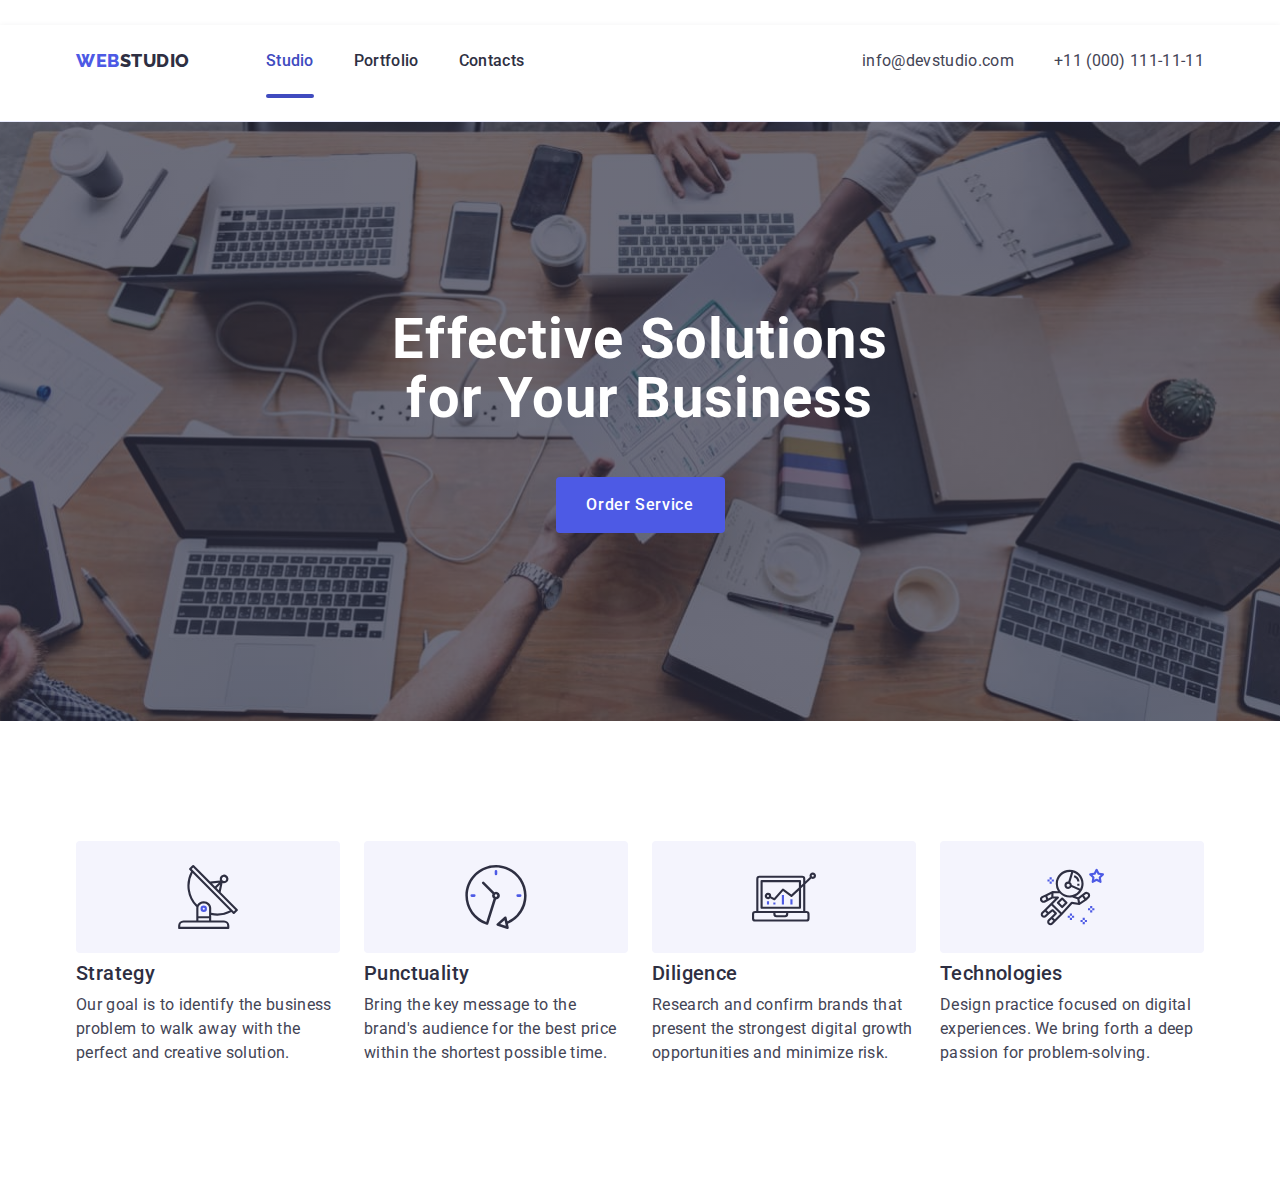
==== index.html @ 06277fde "hero+" ====
<!DOCTYPE html>
<html lang="en">
  <head>
    <meta charset="UTF-8" />
    <meta name="viewport" content="width=device-width, initial-scale=1.0" />
    <title>Web studio</title>
    <link rel="preconnect" href="https://fonts.googleapis.com" />
    <link rel="preconnect" href="https://fonts.gstatic.com" crossorigin />
    <link
      href="https://fonts.googleapis.com/css2?family=Raleway:wght@800&family=Roboto:wght@400;500;700;900&display=swap"
      rel="stylesheet"
    />
    <link
      rel="stylesheet"
      href="https://cdn.jsdelivr.net/npm/modern-normalize@2.0.0/modern-normalize.min.css"
    />

    <link rel="stylesheet" href="./css/style.css" />
    <link rel="stylesheet" href="./css/media.css" />
  </head>
  <body>
    <header class="header">
      <div class="container header-container">
        <nav class="header-navigation">
          <a class="header-logo link" href="./index.html"
            >Web<span class="header-logo-color">Studio</span></a
          >
          <ul class="header-menu-list list">
            <li class="header-menu-item">
              <a class="header-menu-link after-link link" href="./index.html"
                >Studio</a
              >
            </li>
            <li class="header-menu-item">
              <a class="header-menu-link link" href="./portfolio.html"
                >Portfolio</a
              >
            </li>
            <li class="header-menu-item">
              <a class="header-menu-link link" href="">Contacts</a>
            </li>
          </ul>
        </nav>
        <address class="header-address">
          <ul class="header-address-list list">
            <li class="header-address-item">
              <a
                class="header-address-link link"
                href="mailto:info@devstudio.com"
                >info@devstudio.com</a
              >
            </li>
            <li class="header-address-item">
              <a class="header-address-link link" href="tel:+110001111111"
                >+11 (000) 111-11-11</a
              >
            </li>
          </ul>
        </address>
        <button type="button" class="mobmenu-btn-open" data-mobile-open>
          <svg width="32" height="22">
            <use href="./images/icons.svg#icon-charm_menu-hamburger-5-1"></use>
          </svg>
        </button>
      </div>
      <div class="mobile-menu is-hidden" data-mobile>
        <div>
          <button type="button" class="mobmenu-btn-close" data-mobile-close>
            <svg class="modal-button-icon" width="8" height="8">
              <use href="./images/icons.svg#icon-VectorX"></use>
            </svg>
          </button>
          <ul class="mobile-menu-list list">
            <li class="mobile-menu-item">
              <a
                class="mobile-menu-link link header-studio-color"
                href="./index.html"
                >Studio</a
              >
            </li>
            <li class="mobile-menu-item">
              <a class="mobile-menu-link link" href="./portfolio.html"
                >Portfolio</a
              >
            </li>
            <li class="mobile-menu-item">
              <a class="mobile-menu-link link" href="">Contacts</a>
            </li>
          </ul>
        </div>
        <ul class="mobile-address-list list">
          <li class="mobile-address-item">
            <a
              class="mobile-address-link link mobile-number"
              href="tel:+110001111111"
              >+11 (000) 111-11-11</a
            >
          </li>
          <li class="mobile-address-item">
            <a class="mobile-address-link link" href="mailto:info@devstudio.com"
              >info@devstudio.com</a
            >
          </li>
        </ul>
        <ul class="mobile-social-list list">
          <li class="mobile-social-item">
            <a class="mobile-social-social-link link" href=""
              ><svg class="mobile-social-icons" width="24" height="24">
                <use href="./images/icons.svg#icon-instagram"></use>
              </svg>
            </a>
          </li>
          <li class="mobile-social-item">
            <a class="mobile-social-social-link link" href=""
              ><svg class="mobile-social-icons" width="24" height="24">
                <use href="./images/icons.svg#icon-twitter"></use>
              </svg>
            </a>
          </li>
          <li class="mobile-social-item">
            <a class="mobile-social-social-link link" href=""
              ><svg class="mobile-social-icons" width="24" height="24">
                <use href="./images/icons.svg#icon-facebook"></use>
              </svg>
            </a>
          </li>
          <li class="mobile-social-item">
            <a class="mobile-social-social-link link" href=""
              ><svg class="mobile-social-icons" width="24" height="24">
                <use href="./images/icons.svg#icon-linkedin"></use>
              </svg>
            </a>
          </li>
        </ul>
      </div>
    </header>
    <main>
      <section class="hero">
        <div class="container">
          <h1 class="hero-title">Effective Solutions for Your Business</h1>
          <button type="button" class="hero-button" data-modal-open>
            Order Service
          </button>
        </div>
      </section>
      <section class="peculiarities">
        <div class="container">
          <h2 class="visually-hidden">peculiarities</h2>
          <ul class="peculiarities-list list">
            <li class="peculiarities-item">
              <div class="peculiarities-icon-container">
                <svg width="64" height="64">
                  <use href="./images/icons.svg#icon-antenna-1"></use>
                </svg>
              </div>
              <h3 class="peculiarities-name">Strategy</h3>
              <p class="peculiarities-text">
                Our goal is to identify the business problem to walk away with
                the perfect and creative solution.
              </p>
            </li>
            <li class="peculiarities-item">
              <div class="peculiarities-icon-container">
                <svg width="64" height="64">
                  <use href="./images/icons.svg#icon-clock-1"></use>
                </svg>
              </div>
              <h3 class="peculiarities-name">Punctuality</h3>
              <p class="peculiarities-text">
                Bring the key message to the brand's audience for the best price
                within the shortest possible time.
              </p>
            </li>
            <li class="peculiarities-item">
              <div class="peculiarities-icon-container">
                <svg width="64" height="64">
                  <use href="./images/icons.svg#icon-diagram"></use>
                </svg>
              </div>
              <h3 class="peculiarities-name">Diligence</h3>
              <p class="peculiarities-text">
                Research and confirm brands that present the strongest digital
                growth opportunities and minimize risk.
              </p>
            </li>
            <li class="peculiarities-item">
              <div class="peculiarities-icon-container">
                <svg width="64" height="64">
                  <use href="./images/icons.svg#icon-astronaut"></use>
                </svg>
              </div>
              <h3 class="peculiarities-name">Technologies</h3>
              <p class="peculiarities-text">
                Design practice focused on digital experiences. We bring forth a
                deep passion for problem-solving.
              </p>
            </li>
          </ul>
        </div>
      </section>
      <!-- <section class="products">
        <div class="container">
          <h2 class="products-title">What are we doing</h2>
          <ul class="products-list list">
            <li class="products-item">
              <img
                src="./images/doing-1.jpg"
                alt="doing-1"
                width="360"
                height="300"
              />
            </li>
            <li class="products-item">
              <img
                src="./images/doing-2.jpg"
                alt="doing-2"
                width="360"
                height="300"
              />
            </li>
            <li class="products-item">
              <img
                src="./images/doing-3.jpg"
                alt="doing-3"
                width="360"
                height="300"
              />
            </li>
          </ul>
        </div>
      </section> -->

      <!-- <section class="team">
        <div class="container">
          <h2 class="team-title">Our Team</h2>
          <ul class="team-list list">
            <li class="team-item">
              <img
                src="./images/mark.jpg"
                alt="Mark Guerrero"
                width="264"
                height="260"
              />
              <div class="team-item-first">
                <h3 class="team-names">Mark Guerrero</h3>
                <p class="team-professions">Product Designer</p>
                <ul class="team-icons-list list">
                  <li class="team-icons-item">
                    <a class="team-social-link link" href=""
                      ><svg class="team-icons" width="16" height="16">
                        <use href="./images/icons.svg#icon-instagram"></use>
                      </svg>
                    </a>
                  </li>
                  <li class="team-icons-item">
                    <a class="team-social-link link" href=""
                      ><svg class="team-icons" width="16" height="16">
                        <use href="./images/icons.svg#icon-twitter"></use>
                      </svg>
                    </a>
                  </li>
                  <li class="team-icons-item">
                    <a class="team-social-link link" href=""
                      ><svg class="team-icons" width="16" height="16">
                        <use href="./images/icons.svg#icon-facebook"></use>
                      </svg>
                    </a>
                  </li>
                  <li class="team-icons-item">
                    <a class="team-social-link link" href=""
                      ><svg class="team-icons" width="16" height="16">
                        <use href="./images/icons.svg#icon-linkedin"></use>
                      </svg>
                    </a>
                  </li>
                </ul>
              </div>
            </li>
            <li class="team-item">
              <img
                src="./images/tom.jpg"
                alt="Tom Ford"
                width="264"
                height="260"
              />
              <div class="team-item-first">
                <h3 class="team-names">Tom Ford</h3>
                <p class="team-professions">Frontend Developer</p>
                <ul class="team-icons-list list">
                  <li class="team-icons-item">
                    <a class="team-social-link link" href=""
                      ><svg class="team-icons" width="16" height="16">
                        <use href="./images/icons.svg#icon-instagram"></use>
                      </svg>
                    </a>
                  </li>
                  <li class="team-icons-item">
                    <a class="team-social-link link" href=""
                      ><svg class="team-icons" width="16" height="16">
                        <use href="./images/icons.svg#icon-twitter"></use>
                      </svg>
                    </a>
                  </li>
                  <li class="team-icons-item">
                    <a class="team-social-link link" href=""
                      ><svg class="team-icons" width="16" height="16">
                        <use href="./images/icons.svg#icon-facebook"></use>
                      </svg>
                    </a>
                  </li>
                  <li class="team-icons-item">
                    <a class="team-social-link link" href=""
                      ><svg class="team-icons" width="16" height="16">
                        <use href="./images/icons.svg#icon-linkedin"></use>
                      </svg>
                    </a>
                  </li>
                </ul>
              </div>
            </li>
            <li class="team-item">
              <img
                src="./images/camila.jpg"
                alt="Camila Garcia"
                width="264"
                height="260"
              />
              <div class="team-item-first">
                <h3 class="team-names">Camila Garcia</h3>
                <p class="team-professions">Marketing</p>
                <ul class="team-icons-list list">
                  <li class="team-icons-item">
                    <a class="team-social-link link" href=""
                      ><svg class="team-icons" width="16" height="16">
                        <use href="./images/icons.svg#icon-instagram"></use>
                      </svg>
                    </a>
                  </li>
                  <li class="team-icons-item">
                    <a class="team-social-link link" href=""
                      ><svg class="team-icons" width="16" height="16">
                        <use href="./images/icons.svg#icon-twitter"></use>
                      </svg>
                    </a>
                  </li>
                  <li class="team-icons-item">
                    <a class="team-social-link link" href=""
                      ><svg class="team-icons" width="16" height="16">
                        <use href="./images/icons.svg#icon-facebook"></use>
                      </svg>
                    </a>
                  </li>
                  <li class="team-icons-item">
                    <a class="team-social-link link" href=""
                      ><svg class="team-icons" width="16" height="16">
                        <use href="./images/icons.svg#icon-linkedin"></use>
                      </svg>
                    </a>
                  </li>
                </ul>
              </div>
            </li>
            <li class="team-item">
              <img
                src="./images/daniel.jpg"
                alt="Daniel Wilson"
                width="264"
                height="260"
              />
              <div class="team-item-first">
                <h3 class="team-names">Daniel Wilson</h3>
                <p class="team-professions">UI Designer</p>
                <ul class="team-icons-list list">
                  <li class="team-icons-item">
                    <a class="team-social-link link" href=""
                      ><svg class="team-icons" width="16" height="16">
                        <use href="./images/icons.svg#icon-instagram"></use>
                      </svg>
                    </a>
                  </li>
                  <li class="team-icons-item">
                    <a class="team-social-link link" href=""
                      ><svg class="team-icons" width="16" height="16">
                        <use href="./images/icons.svg#icon-twitter"></use>
                      </svg>
                    </a>
                  </li>
                  <li class="team-icons-item">
                    <a class="team-social-link link" href=""
                      ><svg class="team-icons" width="16" height="16">
                        <use href="./images/icons.svg#icon-facebook"></use>
                      </svg>
                    </a>
                  </li>
                  <li class="team-icons-item">
                    <a class="team-social-link link" href=""
                      ><svg class="team-icons" width="16" height="16">
                        <use href="./images/icons.svg#icon-linkedin"></use>
                      </svg>
                    </a>
                  </li>
                </ul>
              </div>
            </li>
          </ul>
        </div>
      </section> -->
      <!-- <section class="customers">
        <div class="container">
          <h2 class="customers-title">Customers</h2>
          <ul class="customers-list list">
            <li class="customers-item">
              <a class="customers-link link" href=""
                ><svg class="customers-icons" width="104" height="56">
                  <use href="./images/icons.svg#icon-Logo"></use>
                </svg>
              </a>
            </li>
            <li class="customers-item">
              <a class="customers-link link" href=""
                ><svg class="customers-icons" width="104" height="56">
                  <use href="./images/icons.svg#icon-Logo-1"></use>
                </svg>
              </a>
            </li>
            <li class="customers-item">
              <a class="customers-link link" href=""
                ><svg class="customers-icons" width="104" height="56">
                  <use href="./images/icons.svg#icon-Logo-2"></use>
                </svg>
              </a>
            </li>
            <li class="customers-item">
              <a class="customers-link link" href=""
                ><svg class="customers-icons" width="104" height="56">
                  <use href="./images/icons.svg#icon-Logo-3"></use>
                </svg>
              </a>
            </li>
            <li class="customers-item">
              <a class="customers-link link" href=""
                ><svg class="customers-icons" width="104" height="56">
                  <use href="./images/icons.svg#icon-Logo-4"></use>
                </svg>
              </a>
            </li>
            <li class="customers-item">
              <a class="customers-link link" href=""
                ><svg class="customers-icons" width="104" height="56">
                  <use href="./images/icons.svg#icon-Logo-5"></use>
                </svg>
              </a>
            </li>
          </ul>
        </div>
      </section> -->
    </main>
    <!-- <footer class="footer">
      <div class="container footer-container">
        <div class="footer-logo-paragraf">
          <a class="footer-logo link" href="./index.html"
            >Web<span class="footer-logo-color">Studio</span></a
          >
          <p class="footer-text">
            Increase the flow of customers and sales for your business with
            digital marketing & growth solutions.
          </p>
        </div>
        <div class="footer-paragraf-icons">
          <p class="footer-text-underlogo">Social media</p>
          <ul class="footer-list list">
            <li class="footer-item">
              <a class="footer-social-link link" href=""
                ><svg class="footer-icons" width="24" height="24">
                  <use href="./images/icons.svg#icon-instagram"></use>
                </svg>
              </a>
            </li>
            <li class="footer-item">
              <a class="footer-social-link link" href=""
                ><svg class="footer-icons" width="24" height="24">
                  <use href="./images/icons.svg#icon-twitter"></use>
                </svg>
              </a>
            </li>
            <li class="footer-item">
              <a class="footer-social-link link" href=""
                ><svg class="footer-icons" width="24" height="24">
                  <use href="./images/icons.svg#icon-facebook"></use>
                </svg>
              </a>
            </li>
            <li class="footer-item">
              <a class="footer-social-link link" href=""
                ><svg class="footer-icons" width="24" height="24">
                  <use href="./images/icons.svg#icon-linkedin"></use>
                </svg>
              </a>
            </li>
          </ul>
        </div>
        <div class="footer-form-section">
          <p class="footer-title-form">Subscribe</p>
          <form class="footer-form">
            <label class="footer-label">
              <input
                class="footer-label-input"
                name="name"
                type="email"
                placeholder="E-mail"
              />
            </label>
            <button class="footer-button-subscribe" type="submit">
              Subscribe
              <svg class="footer-button-icon" width="24" height="24">
                <use href="./images/icons.svg#icon-Frame-3-1"></use>
              </svg>
            </button>
          </form>
        </div>
      </div>
    </footer> -->

    <!-- <div class="modal-window is-hidden" data-modal>
      <div class="modal">
        <button type="button" class="modal-btn-close" data-modal-close>
          <svg class="modal-button-icon" width="8" height="8">
            <use href="./images/icons.svg#icon-VectorX"></use>
          </svg>
        </button>
        <p class="modal-text">Leave your contacts and we will call you back</p>
        <form>
          <div class="modal-form-section">
            <label class="modal-form-label" for="user-name">Name</label>
            <div class="modal-input-icon-section">
              <input
                class="modal-input"
                name="user-name"
                id="user-name"
                type="text"
              />
              <svg class="modal-user-name-icon" width="18" height="24">
                <use href="./images/icons.svg#icon-person"></use>
              </svg>
            </div>
          </div>
          <div class="modal-form-section">
            <label class="modal-form-label" for="user-name">Phone</label>
            <div class="modal-input-icon-section">
              <input
                class="modal-input"
                name="user-name"
                id="Phone"
                type="text"
              />
              <svg class="modal-user-name-icon" width="18" height="24">
                <use href="./images/icons.svg#icon-pfone-1"></use>
              </svg>
            </div>
          </div>
          <div class="modal-form-section">
            <label class="modal-form-label" for="user-name">Email</label>
            <div class="modal-input-icon-section">
              <input
                class="modal-input"
                name="user-name"
                id="Email"
                type="text"
              />
              <svg class="modal-user-name-icon" width="18" height="24">
                <use href="./images/icons.svg#icon-mail-1"></use>
              </svg>
            </div>
          </div>
          <div class="modal-textarea-section">
            <label class="modal-form-label" for="user-comment">Comment</label>
            <textarea
              class="model-textarea"
              name="user-comment"
              id="user-comment"
              placeholder="Text input"
              cols="30"
              rows="10"
            ></textarea>
          </div>
          <div class="modal-check-section">
            <input
              class="modal-input-check visually-hidden"
              type="checkbox"
              id="user-privacy"
              value="true"
              name="user-privacy"
            />
            <label class="modal-check-label" for="user-privacy"
              ><span class="modal-label-span"
                ><svg class="check-icon" width="10" height="8">
                  <use href="./images/icons.svg#icon-Vector"></use></svg></span
              >I accept the terms and conditions of the
              <a class="privacy-link link" href="">Privacy Policy</a>
            </label>
          </div>
          <button class="modal-button-send" type="button">Send</button>
        </form>
      </div>
    </div> -->
    <!-- <script src="./js/modal.js"></script>
    <script src="./js/mobile-menu.js"></script> -->
    <script src="./js/mobile.js"></script>
  </body>
</html>
---- css/style.css ----
:root {
  /* Fonts */
  --main-font: "Roboto", sans-serif;
  --accent-font: "Raleway", sans-serif;
  /* Colors */
  --main-cl: #434455;
  --accent-cl: #4d5ae5;
  --ocean-cl: #404bbf;
  --navy-blue-cl: #2e2f42;
  --green-cl: #31d0aa;
  --light-slate-cl: #8e8f99;
  --button-cl: #e7e9fc;
  --cloud-cl: #f4f4fd;
  --navy-blue-modal-cl: #2e2f42;
  --grey-cl: #2e2f42;
  --white-cl: #ffffff;
  --dairy-cl: #fcfcfc;
}

body {
  font-family: var(--main-font);
  background: #fff;
  color: var(--main-cl);
}

button {
  font-family: inherit;
  cursor: pointer;
}

.link {
  text-decoration: none;
  color: currentColor;
}
.list {
  list-style-type: none;
}

p,
h1,
h2,
h3,
h4,
h5,
h6 {
  margin-top: 0;
  margin-bottom: 0;
}

ul,
ol {
  margin: 0;
  padding: 0;
  list-style: none;
}

a {
  text-decoration: none;
}

img {
  display: block;
  max-width: 100%;
  height: auto;
}

.container {
  width: 100%;
  padding-left: 15px;
  padding-right: 15px;
  margin: 0 auto;
}

/* №№№№№№№№№№№№№№---HEADER---################# */

.header-container {
  display: flex;
  align-items: center;
  margin-top: 25px;
  margin-bottom: 23.5px;
}
.header-navigation {
  display: flex;
  align-items: center;
}

.header-logo {
  color: var(--accent-cl);
  font-family: "Raleway", sans-serif;
  font-size: 18px;
  font-weight: 800;
  line-height: 1.17;
  letter-spacing: 0.03em;
  text-transform: uppercase;
  /* margin-right: 249px; */
}

.header-logo-color {
  color: var(--iris, #2e2f42);
}

.header-menu-link {
  display: block;
  color: var(--navyblue, #2e2f42);
  font-family: "Roboto";
  font-size: 16px;
  font-weight: 500;
  line-height: 1.5;
  letter-spacing: 0.02em;
  padding-top: 24px;
  padding-bottom: 24px;
  position: relative;
  transition: color 250ms cubic-bezier(0.4, 0, 0.2, 1);
}

.after-link {
  color: var(--ocean-cl);
}
.after-link::after {
  content: "";
  position: absolute;
  left: 0;
  bottom: -1px;
  height: 4px;
  background-color: #404bbf;
  border-radius: 2px;
  width: 100%;
}

.header-menu-link:hover,
.header-menu-link:focus {
  color: var(--ocean, #404bbf);
}
.header-menu-list {
  display: flex;
  gap: 40px;
  display: none;
  /* !!!!!!!!!!!!!!! */
}

.header-address {
  margin-left: auto;
  font-style: normal;
}

.header-address-link {
  color: var(--slate, #434455);
  font-family: "Roboto";
  font-size: 16px;
  font-weight: 400;
  line-height: 1.5; /* 150% */
  letter-spacing: 0.02em; /* 0.32px/16 */
  transition: color 250ms cubic-bezier(0.4, 0, 0.2, 1);
}

.header-address-link:hover,
.header-address-link:focus {
  color: var(--ocean, #404bbf);
}

.header-address-list {
  display: flex;
  gap: 40px;
  display: none;
}

.mobmenu-btn-open {
  margin-left: auto;
  border: none;
  background: none;
  width: 32px;
  height: 22px;
}

/* ###########---MOBILE-MENU---############## */
.mobmenu-btn-close {
  display: block;
  margin-left: auto;
  margin-bottom: 32px;
  border-radius: 50%;
  background-color: #e7e9fc;
  border: 1px solid rgba(0, 0, 0, 0.1);
  cursor: pointer;
  transition: background-color 250ms cubic-bezier(0.4, 0, 0.2, 1),
    border 250ms cubic-bezier(0.4, 0, 0.2, 1);
}

.mobile-menu {
  position: fixed;
  top: 0;
  z-index: 20;
  width: 100vw;
  height: 100vh;
  background: var(--white-cl);
  box-shadow: 0px 1px 6px 0px rgba(46, 47, 66, 0.08),
    0px 1px 1px 0px rgba(46, 47, 66, 0.16),
    0px 2px 1px 0px rgba(46, 47, 66, 0.08);
  padding-top: 24px;
  padding-right: 24px;
  padding-left: 40px;
  padding-bottom: 40px;
  display: flex;
  flex-direction: column;
  justify-content: space-between;
  overflow: auto;
}

.modal-button-icon {
  transition: fill 250ms cubic-bezier(0.4, 0, 0.2, 1);
}
.mobile-menu-list {
  margin-bottom: 50px;
}

.mobile-menu-item:not(:last-child) {
  margin-bottom: 40px;
}
.mobile-menu-link {
  color: var(--navyblue, #2e2f42);
  font-size: 36px;
  font-weight: 700;
  line-height: 1.11; /* 111.111% */
  letter-spacing: 0.02em;
  text-transform: capitalize;
}

.mobile-address-list {
  margin-top: auto;
}

.mobile-address-item {
  margin-bottom: 48px;
}

.mobile-address-link {
  color: var(--slate, #434455);
  font-family: Roboto;
  font-size: 20px;
  font-style: normal;
  font-weight: 500;
  line-height: 1.2; /* 120% */
  letter-spacing: 0.02em;
}
.mobile-number {
  color: var(--iris, #4d5ae5);
  font-size: 36px;
  font-weight: 700;
  line-height: 1.11; /* 111.111% */
  letter-spacing: 0.02em;
  text-transform: capitalize;
}

.header-studio-color {
  color: var(--iris, #4d5ae5);
}

.mobile-social-list {
  display: flex;
  gap: 56px;
}
.mobile-social-item {
  width: 40px;
  height: 40px;
}
.mobile-social-social-link {
  width: 100%;
  height: 100%;
  background-color: var(--accent-cl);
  border-radius: 50%;
  display: flex;
  align-items: center;
  justify-content: center;
  transition: background-color 250ms cubic-bezier(0.4, 0, 0.2, 1);
}
.mobile-social-icons {
  fill: var(--cloud-cl);
}

/* ###########---HERO---############## */

.hero {
  background-color: var(--navyblue, #2e2f42);
  padding: 188px 0 188px;
  background-image: linear-gradient(
      rgba(46, 47, 66, 0.7),
      rgba(46, 47, 66, 0.7)
    ),
    url(../images/hero-bg-mob.jpg);
  /* max-width: 1440px; */
  background-repeat: no-repeat;
  background-position: center;
  background-size: cover;
  margin: 0 auto;
}

@media (min-device-pixel-ratio: 2),
  (min-resolution: 192dpi),
  (min-resolution: 2dppx) {
  .hero {
    background-image: linear-gradient(
        rgba(46, 47, 66, 0.7),
        rgba(46, 47, 66, 0.7)
      ),
      url(../images/hero-bg-mob-2x.jpg);
  }
}

.hero-title {
  color: var(--white, #fff);
  font-size: 36px;
  font-weight: 700;
  line-height: 1.07; /* 107.143% */
  letter-spacing: 0.02em;
  text-align: center;
  max-width: 320px;
  margin: 0 auto;
  margin-bottom: 72px;
}

.hero-button {
  margin: 0 auto;
  background: var(--accent-cl);
  color: var(--white, #fff);
  font-family: inherit;
  font-size: 16px;
  font-weight: 500;
  line-height: 1.5; /* 150% */
  letter-spacing: 0.04em; /* 0.64px/16 */
  cursor: pointer;
  display: block;
  min-width: 169px;
  height: 56px;
  border: none;
  border-radius: 4px;
  transition: background-color 250ms cubic-bezier(0.4, 0, 0.2, 1);
}

.hero-button:hover,
.hero-button:focus {
  background: var(--ocean, #404bbf);
}

/*----------- peculiarities--------------- */

.peculiarities {
  padding: 96px 0;
}

.visually-hidden {
  position: absolute;
  width: 1px;
  height: 1px;
  margin: -1px;
  border: 0;
  padding: 0;
  white-space: nowrap;
  clip-path: inset(100%);
  clip: rect(0 0 0 0);
  overflow: hidden;
}

.peculiarities-list {
  display: flex;
  flex-wrap: wrap;
  gap: 72px;
  /* width: 320px; */
}

.peculiarities-item {
  /* width: calc((100% - 3 * 24px) / 4); */
  width: 100%;
}

.peculiarities-icon-container {
  display: flex;
  align-items: center;
  justify-content: center;
  height: 112px;
  background-color: #f4f4fd;
  border-radius: 4px;
  margin-bottom: 8px;
  display: none;
}

.peculiarities-name {
  text-align: center;
  color: var(--navyblue, #2e2f42);
  font-size: 36px;
  font-weight: 700;
  line-height: 1.11; /* 120% */
  letter-spacing: 0.02em;
  margin-bottom: 8px;
}
.peculiarities-text {
  color: var(--slate, #434455);
  font-size: 16px;
  font-weight: 500;
  line-height: 1.5; /* 150% */
  letter-spacing: 0.02em; /* 0.32px/16 */
}

/* -----products----------- */

.products {
  padding-bottom: 120px;
}

.products-title {
  color: var(--navyblue, #2e2f42);
  text-align: center;
  font-family: Roboto;
  font-size: 36px;
  font-weight: 700;
  line-height: 1.11; /* 111.111% */
  letter-spacing: 0.02em; /* 0.72px/36 */
  text-transform: capitalize;
  margin-bottom: 72px;
}

.products-list {
  display: flex;
  gap: 24px;
}

.products-item {
  width: calc((100% - 48px) / 3);
}

/* ----------team--------- */

.team {
  background: var(--cloud, #f4f4fd);
  padding-top: 120px;
  padding-bottom: 120px;
}
.team-title {
  color: var(--navyblue, #2e2f42);
  text-align: center;
  font-family: Roboto;
  font-size: 36px;
  font-weight: 700;
  line-height: 1.11; /* 111.111% */
  letter-spacing: 0.02em; /* 0.72px/36 */
  text-transform: capitalize;
  margin-bottom: 72px;
}
.team-list {
  display: flex;
  gap: 24px;
}

.team-item {
  background: var(--white, #fff);
  width: calc((100% - 72px) / 4);
  border-radius: 0px 0px 4px 4px;
  box-shadow: 0px 1px 6px rgba(46, 47, 66, 0.08),
    0px 1px 1px rgba(46, 47, 66, 0.16), 0px 2px 1px rgba(46, 47, 66, 0.08);
}

.team-item-first {
  padding-top: 32px;
  padding-bottom: 32px;
}

.team-names {
  color: var(--navyblue, #2e2f42);
  font-size: 20px;
  font-weight: 500;
  line-height: 1.2; /* 120% */
  letter-spacing: 0.02em; /* 0.4px/20 */
  background: var(--white, #fff);
  text-align: center;
  margin-bottom: 8px;
}
.team-professions {
  color: var(--slate, #434455);
  font-size: 16px;
  font-weight: 400;
  line-height: 1.5; /* 150% */
  letter-spacing: 0.02em; /* 0.32px/16 */
  background: var(--white, #fff);
  text-align: center;
}

.team-icons-list {
  display: flex;
  justify-content: center;
  gap: 24px;
}
.team-icons-item {
  width: 40px;
  height: 40px;
}
.team-social-link {
  height: 100%;
  width: 100%;
  background-color: var(--accent-cl);
  border-radius: 50%;
  display: flex;
  align-items: center;
  justify-content: center;
  transition: background-color 250ms cubic-bezier(0.4, 0, 0.2, 1);
}

.team-social-link:hover,
.team-social-link:focus {
  background-color: #404bbf;
}

.team-icons {
  fill: var(--cloud-cl);
}

/*#################### SECTION 5 #################*/

.customers {
  padding-top: 120px;
  padding-bottom: 120px;
}

.customers-title {
  font-size: 36px;
  line-height: 1.11;
  color: var(--navy-blue-cl);
  margin-bottom: 72px;
  text-align: center;
  font-weight: 700;
  letter-spacing: 0, 02em; /* 0.72px/36 */
  text-transform: capitalize;
}

.customers-list {
  display: flex;
  gap: 24px;
}

.customers-item {
  width: calc((100% - 120px) / 6);
  height: 88px;
}

.customers-link {
  width: 100%;
  height: 100%;
  border: 1px solid #8e8f99;
  border-radius: 4px;
  display: flex;
  align-items: center;
  justify-content: center;
  color: var(--light-slate-cl);
  transition: border-color 250ms cubic-bezier(0.4, 0, 0.2, 1),
    color 250ms cubic-bezier(0.4, 0, 0.2, 1);
}

.customers-link:hover,
.customers-link:focus {
  border-color: #404bbf;
  color: #404bbf;
}

.customers-icons {
  flex-shrink: 0;
  fill: currentColor;
}

/* ##################--FOOTER--################### */

.footer {
  background: var(--navyblue, #2e2f42);
  padding-top: 100px;
  padding-bottom: 100px;
}

.footer-container {
  display: flex;
  align-items: baseline;
}

.footer-logo-paragraf {
  margin-right: 120px;
}

.footer-logo {
  color: var(--accent-cl);
  font-family: "Raleway", sans-serif;
  font-size: 18px;
  font-weight: 800;
  line-height: 1.17; /* 116.667% */
  letter-spacing: 0.03em; /* 0.54px/18 */
  text-transform: uppercase;
  display: inline-block;
  margin-bottom: 16px;
}

.footer-logo-color {
  color: var(--iris, #f4f4fd);
}
.footer-text {
  color: var(--cloud, #f4f4fd);
  font-size: 16px;
  font-weight: 400;
  line-height: 1.5; /* 150% */
  letter-spacing: 0.02em; /* 0.32px/16 */
  max-width: 264px;
}

.footer-text-underlogo {
  font-weight: 500;
  font-size: 16px;
  line-height: 1.5;
  letter-spacing: 0.02em;
  color: var(--white-cl);
  margin-bottom: 16px;
}

.footer-list {
  display: flex;
  gap: 16px;
}

.footer-item {
  width: 40px;
  height: 40px;
}

.footer-social-link {
  width: 100%;
  height: 100%;
  background-color: var(--accent-cl);
  border-radius: 50%;
  display: flex;
  align-items: center;
  justify-content: center;
  transition: background-color 250ms cubic-bezier(0.4, 0, 0.2, 1);
}

.footer-social-link:hover,
.footer-social-link:focus {
  background-color: #31d0aa;
}

.footer-icons {
  fill: var(--cloud-cl);
}

.footer-form-section {
  margin-left: 80px;
}

.footer-title-form {
  margin-bottom: 16px;
  font-weight: 500;
  font-size: 16px;
  line-height: 1.5;
  letter-spacing: 0.02em;
  color: #ffffff;
}
.footer-form {
  display: flex;
  gap: 24px;
}

.footer-label-input {
  width: 264px;
  height: 40px;
  border: 1px solid #ffffff;
  background-color: transparent;
  font-size: 12px;
  line-height: 1.5;
  letter-spacing: 0.04em;
  padding-left: 16px;
  filter: drop-shadow(0px 4px 4px rgba(0, 0, 0, 0.15));
  border-radius: 4px;
  color: #ffffff;
}

.footer-label-input::placeholder {
  color: #ffffff;
}

.footer-button-subscribe {
  min-width: 165px;
  height: 40px;
  display: flex;
  justify-content: center;
  align-items: center;
  font-family: "Roboto", sans-serif;
  font-weight: 500;
  line-height: 1.5;
  letter-spacing: 0.04em;
  color: #ffffff;
  cursor: pointer;
  background-color: #4d5ae5;
  border: none;
  border-radius: 4px;
}

.footer-button-icon {
  margin-left: 16px;
  fill: var(--cloud-cl);
}

/* ###########----MODAL-WINDOW----############ */

.modal-window {
  position: fixed;
  top: 0;
  left: 0;
  width: 100%;
  height: 100%;
  background-color: rgba(46, 47, 66, 0.4);
  transition: opacity 250ms cubic-bezier(0.4, 0, 0.2, 1),
    visibility 250ms cubic-bezier(0.4, 0, 0.2, 1);
}

.is-hidden {
  opacity: 0;
  visibility: hidden;
  pointer-events: none;
}

.modal {
  position: absolute;
  top: 50%;
  left: 50%;
  transform: translate(-50%, -50%) scale(1);
  width: 408px;
  min-height: 584px;
  background: #fcfcfc;
  box-shadow: 0px 1px 1px rgba(0, 0, 0, 0.14), 0px 1px 3px rgba(0, 0, 0, 0.12),
    0px 2px 1px rgba(0, 0, 0, 0.2);
  border-radius: 4px;
  transition: transform 250ms cubic-bezier(0.4, 0, 0.2, 1);
  padding: 72px 24px 24px 24px;
}

.modal-btn-close {
  position: absolute;
  top: 24px;
  right: 24px;
  width: 24px;
  height: 24px;
  border-radius: 50%;
  display: flex;
  align-items: center;
  justify-content: center;
  background-color: #e7e9fc;
  border: 1px solid rgba(0, 0, 0, 0.1);
  padding: 0;
  cursor: pointer;
  transition: background-color 250ms cubic-bezier(0.4, 0, 0.2, 1),
    border 250ms cubic-bezier(0.4, 0, 0.2, 1);
}

.modal-btn-close:hover {
  background-color: var(--ocean-cl);
  border: none;
  fill: var(--white-cl);
}
.modal-btn-close:focus {
  background-color: var(--ocean-cl);
  border: none;
  fill: var(--white-cl);
}

.modal-btn-close:hover .modal-button-icon {
  fill: var(--white-cl);
}
.modal-btn-close:focus .modal-button-icon {
  fill: var(--white-cl);
}

.modal-button-icon {
  transition: fill 250ms cubic-bezier(0.4, 0, 0.2, 1);
}

.modal-text {
  font-weight: 500;
  font-size: 16px;
  line-height: 1.5;
  text-align: center;
  letter-spacing: 0.02em;
  color: var(--grey-cl);
  margin-bottom: 16px;
}

.modal-form-section {
  margin-bottom: 8px;
}
.modal-form-label {
  font-size: 12px;
  line-height: 1.17;
  letter-spacing: 0.04em;
  color: var(--light-slate-cl);
  display: block;
  margin-bottom: 4px;
}

.modal-input-icon-section {
  position: relative;
}

.modal-input {
  width: 100%;
  height: 40px;
  border: 1px solid rgba(46, 47, 66, 0.4);
  border-radius: 4px;
  background-color: transparent;
  padding-left: 38px;
  outline: transparent;
  transition: border-color 250ms cubic-bezier(0.4, 0, 0.2, 1);
}

.modal-input:focus {
  border-color: #4d5ae5;
}

.modal-user-name-icon {
  position: absolute;
  left: 16px;
  top: 50%;
  transform: translateY(-50%);
  transition: fill 250ms cubic-bezier(0.4, 0, 0.2, 1);
}

/* .modal-user-name-icon:hover,
focus {
  fill: var(--accent-cl);
} */

.modal-input:focus + .modal-user-name-icon {
  fill: var(--accent-cl);
  position: absolute;
  left: 16px;
  top: 50%;
  transform: translateY(-50%);
  transition: fill 250ms cubic-bezier(0.4, 0, 0.2, 1);
}

.modal-textarea-section {
  margin-bottom: 16px;
}

.model-textarea {
  width: 100%;
  height: 120px;
  font-size: 12px;
  line-height: 1.17;
  letter-spacing: 0.04em;
  color: rgba(46, 47, 66, 0.4);
  border: 1px solid rgba(46, 47, 66, 0.4);
  border-radius: 4px;
  background-color: transparent;
  padding: 8px 16px;
  outline: transparent;
  resize: none;
  transition: border-color 250ms cubic-bezier(0.4, 0, 0.2, 1);
}

.model-textarea:focus {
  border-color: #4d5ae5;
}

.modal-check-section {
  margin-bottom: 24px;
}

.modal-check-label {
  font-size: 12px;
  line-height: 1.17;
  letter-spacing: 0.04em;
  color: var(--light-slate-cl);
}

.modal-label-span {
  width: 16px;
  height: 16px;
  border: 1px solid rgba(46, 47, 66, 0.4);
  border-radius: 2px;
  transition: background-color 250ms cubic-bezier(0.4, 0, 0.2, 1),
    border 250ms cubic-bezier(0.4, 0, 0.2, 1),
    fill 250ms cubic-bezier(0.4, 0, 0.2, 1);
  display: inline-flex;
  align-items: center;
  justify-content: center;
  fill: transparent;
  margin-right: 8px;
}

.modal-input-check:checked + .modal-check-label .modal-label-span {
  background-color: var(--ocean-cl);
  border: none;
  fill: var(--cloud-cl);
}

.privacy-link {
  color: var(--accent-cl);
}

.modal-button-send {
  display: block;
  min-width: 169px;
  height: 56px;
  font-family: "Roboto", sans-serif;
  font-size: 16px;
  font-weight: 500;
  line-height: 1.5;
  letter-spacing: 0.04em;
  color: #ffffff;
  cursor: pointer;
  background-color: #4d5ae5;
  border: none;
  border-radius: 4px;
  transition: background-color 250ms cubic-bezier(0.4, 0, 0.2, 1);
  margin: 0 auto;
}

/*####################--PORTFOLIO--####################### */

.container-portfolio {
  display: flex;
  align-items: center;
}

.portfolio-main {
  padding-top: 96px;
  padding-bottom: 120px;
}
.menu-list {
  display: flex;
  justify-content: center;
  gap: 24px;
  margin-bottom: 72px;
}

.menu-item {
  transition: color 250ms cubic-bezier(0.4, 0, 0.2, 1),
    background-color 250ms cubic-bezier(0.4, 0, 0.2, 1),
    border-color 250ms cubic-bezier(0.4, 0, 0.2, 1),
    box-shadow 250ms cubic-bezier(0.4, 0, 0.2, 1);
}

.menu-button {
  background: var(--cloud, #f4f4fd);
  color: var(--accent-cl);
  /* text-align: center; */
  font-family: "Roboto", sans-serif;
  font-size: 16px;
  font-style: normal;
  font-weight: 500;
  line-height: 1.5; /* 150% */
  letter-spacing: 0.04em; /* 0.64px/16 */
  cursor: pointer;
  padding-top: 12px;
  padding-bottom: 12px;
  padding-left: 24px;
  padding-right: 24px;
  border: 1px solid var(--button-cl);
  border-radius: 4px;
  transition: color 250ms cubic-bezier(0.4, 0, 0.2, 1),
    background-color 250ms cubic-bezier(0.4, 0, 0.2, 1),
    border-color 250ms cubic-bezier(0.4, 0, 0.2, 1),
    box-shadow 250ms cubic-bezier(0.4, 0, 0.2, 1);
}

.menu-button:hover,
.menu-button:focus {
  background: var(--ocean, #404bbf);
  color: var(--white, #fff);
  /* text-align: center; */
  font-family: "Roboto";
  font-size: 16px;
  font-style: normal;
  font-weight: 500;
  line-height: 1.5; /* 150% */
  letter-spacing: 0.04em; /* 0.64px/16 */
  border: 1px solid transparent;
  box-shadow: 0px 3px 1px rgba(0, 0, 0, 0.1), 0px 2px 1px rgba(0, 0, 0, 0.08),
    0px 2px 2px rgba(0, 0, 0, 0.12);
}

/* ------Structure---------- */

.structure-list {
  display: flex;
  flex-wrap: wrap;
  column-gap: 24px;
  row-gap: 48px;
}
.structure-item {
  width: calc((100% - 48px) / 3);
}

.structure-item-container {
  padding: 32px 16px;
  border: 1px solid #e7e9fc;
  border-top: none;
}

.structure-subtitle {
  color: var(--navyblue, #2e2f42);
  font-size: 20px;
  font-weight: 500;
  line-height: 1.2; /* 120% */
  letter-spacing: 0.02em; /* 0.4px/20 */
  margin-bottom: 8px;
}
.structure-text {
  color: var(--slate, #434455);
  font-family: Roboto;
  font-size: 16px;
  font-weight: 400;
  line-height: 1.5; /* 150% */
  letter-spacing: 0.02em; /* 0.32px/16 */
}
.structure-link {
  display: block;
  transition: box-shadow 250ms cubic-bezier(0.4, 0, 0.2, 1);
}
.structure-link:hover,
.structure-link:focus {
  box-shadow: 0px 1px 6px rgba(46, 47, 66, 0.08),
    0px 1px 1px rgba(46, 47, 66, 0.16), 0px 2px 1px rgba(46, 47, 66, 0.08);
}

.structure-link:hover .structure-picture-subscribe {
  transform: translateY(0%);
}
.structure-link:focus .structure-picture-subscribe {
  transform: translateY(0%);
}

.structure-picture-section {
  position: relative;
  overflow: hidden;
}

.structure-picture-subscribe {
  position: absolute;
  top: 0;
  font-size: 16px;
  line-height: 1.5;
  letter-spacing: 0.02em;
  color: var(--cloud-cl);
  padding: 40px 32px;
  background-color: #4d5ae5;
  height: 100%;
  width: 100%;
  transform: translateY(100%);
  transition: transform 250ms cubic-bezier(0.4, 0, 0.2, 1);
}

.portfolio-footer {
  display: flex;
  align-items: baseline;
}

.portfolio-logo-paragraf {
  margin-right: 120px;
}

/* ++++++++++++++++++++++++++ */
/* components styles */
/* ++++++++++++++++++++++++++++ */
---- css/media.css ----
@media screen and (min-width: 428px) {
  .container {
    max-width: 426px;
  }
}

@media screen and (min-width: 768px) {
  .container {
    max-width: 766px;
  }

  /* ################--HEADER--###################### */

  .header-container {
    display: flex;
    align-items: center;
  }
  .header-logo {
    margin-right: 120px;
  }
  .mobmenu-btn-open {
    display: none;
  }

  .header-menu-list {
    display: flex;
    gap: 40px;
  }
  .header-address-list {
    display: flex;
    flex-direction: column;
    gap: 12px;
  }

  /*################---HERO---#################  */
  .hero-title {
    font-size: 56px;
    font-weight: 700;
    line-height: 1.07; /* 107.143% */
    letter-spacing: 0.02em;
    text-align: center;
    max-width: 496px;
    margin: 0 auto;
    margin-bottom: 72px;
  }

  .hero {
    background-color: var(--navyblue, #2e2f42);
    padding: 188px 0 188px;
    background-image: linear-gradient(
        rgba(46, 47, 66, 0.7),
        rgba(46, 47, 66, 0.7)
      ),
      url(../images/hero-bg-tab.jpg);
    /* max-width: 1440px; */
    background-repeat: no-repeat;
    background-position: center;
    background-size: cover;
    margin: 0 auto;
  }

  @media (min-device-pixel-ratio: 2),
    (min-resolution: 192dpi),
    (min-resolution: 2dppx) {
    .hero {
      background-image: linear-gradient(
          rgba(46, 47, 66, 0.7),
          rgba(46, 47, 66, 0.7)
        ),
        url(../images/hero-bg-tab-2x.jpg);
    }
  }

  /*################---peculiarities---#################  */

  .peculiarities-list {
    padding: 0;
    gap: 72px 24px;
  }

  .peculiarities-item {
    width: calc((100% - 24px) / 2);
  }
  .peculiarities-name {
    text-align: left;
  }
}

@media screen and (min-width: 1158px) {
  .container {
    max-width: 1158px;
  }

  /* ################--HEADER--###################### */

  .header {
    border-bottom: 1px solid #e7e9fc;
    box-shadow: 0px 2px 1px rgba(46, 47, 66, 0.08),
      0px 1px 1px rgba(46, 47, 66, 0.16), 0px 1px 6px rgba(46, 47, 66, 0.08);
  }

  .header-address-list {
    display: flex;
    flex-direction: row;
    gap: 40px;
    margin-left: 332px;
  }

  .header-logo {
    margin-right: 76px;
  }

  .header-container {
    display: flex;
    /* align-items: center; */
    /* margin-left: 156px; */
  }

  /*################---HERO---#################  */

  .hero {
    background-color: var(--navyblue, #2e2f42);
    padding: 188px 0 188px;
    background-image: linear-gradient(
        rgba(46, 47, 66, 0.7),
        rgba(46, 47, 66, 0.7)
      ),
      url(../images/hero-bg.jpg);
    max-width: 1440px;
    background-repeat: no-repeat;
    background-position: center;
    background-size: cover;
    margin: 0 auto;
  }

  @media (min-device-pixel-ratio: 2),
    (min-resolution: 192dpi),
    (min-resolution: 2dppx) {
    .hero {
      background-image: linear-gradient(
          rgba(46, 47, 66, 0.7),
          rgba(46, 47, 66, 0.7)
        ),
        url(../images/hero-bg-desk-2x.jpg);
    }
  }

  .hero-title {
    margin-bottom: 48px;
  }

  /*################---peculiarities---#################  */
  .peculiarities {
    padding: 120px 0;
  }

  .peculiarities-list {
    display: flex;
    gap: 24px;
  }

  .peculiarities-item {
    width: calc((100% - 3 * 24px) / 4);
  }
  .peculiarities-icon-container {
    display: flex;
    align-items: center;
    justify-content: center;
    height: 112px;
    background-color: #f4f4fd;
    border-radius: 4px;
    margin-bottom: 8px;
  }
  .peculiarities-name {
    color: var(--navyblue, #2e2f42);
    font-size: 20px;
    font-weight: 500;
    line-height: 1.2; /* 120% */
    letter-spacing: 0.02em;
    margin-bottom: 8px;
  }
  .peculiarities-text {
    color: var(--slate, #434455);
    font-size: 16px;
    font-weight: 400;
    line-height: 1.5; /* 150% */
    letter-spacing: 0.02em; /* 0.32px/16 */
  }
}
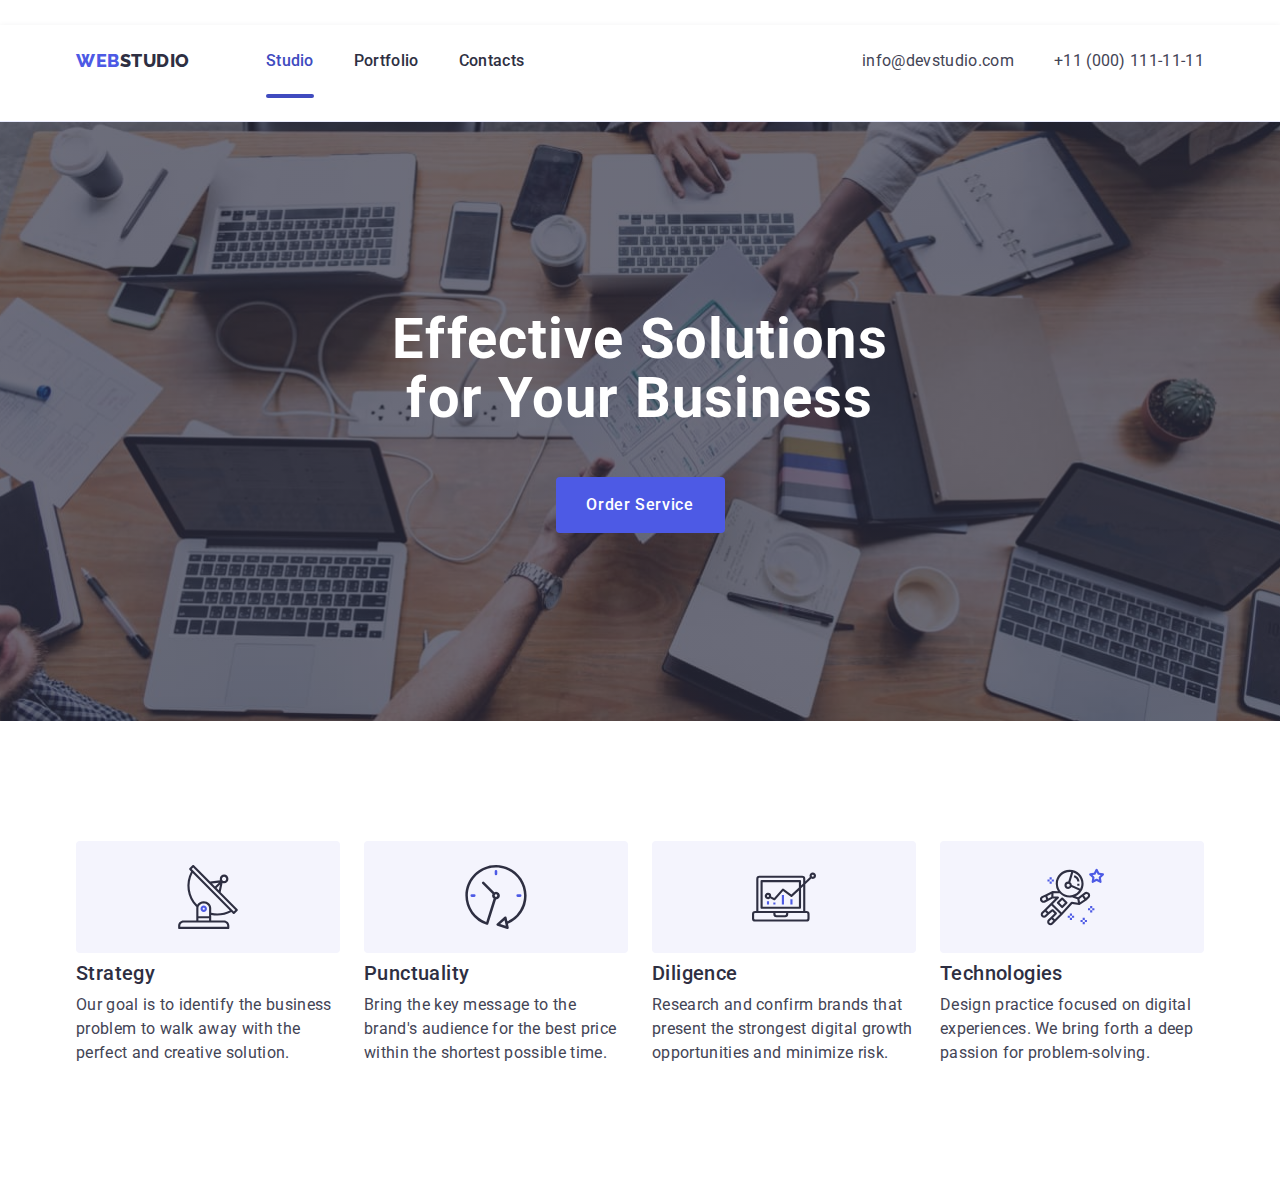
==== commit 8edff0b2: "icon antenna+" ====
--- a/index.html
+++ b/index.html
@@ -149,8 +149,21 @@
           <ul class="peculiarities-list list">
             <li class="peculiarities-item">
               <div class="peculiarities-icon-container">
-                <svg width="64" height="64">
-                  <use href="./images/icons.svg#icon-antenna-1"></use>
+                <svg
+                  xmlns="http://www.w3.org/2000/svg"
+                  width="64"
+                  height="64"
+                  viewBox="0 0 64 64"
+                  fill="none"
+                >
+                  <path
+                    d="M61.5462 44.1952L44.6598 27.1851L46.5339 17.9541C47.0175 18.1429 47.5316 18.2416 48.0507 18.2453H48.0635C50.448 18.2735 52.4039 16.3633 52.4322 13.9788C52.4604 11.5943 50.5502 9.6384 48.1656 9.61013C45.7811 9.582 43.8252 11.4921 43.797 13.8767C43.791 14.3869 43.8754 14.8941 44.0464 15.3749L34.1264 16.5856L17.9451 0.32C17.7466 0.117467 17.4756 0.00226667 17.192 0C16.912 0.00146667 16.6439 0.112933 16.4454 0.3104L13.4203 3.3184C13.0039 3.73493 13.0039 4.41013 13.4203 4.82667L15.048 6.47787C8.74189 18.0737 10.7902 32.4335 20.087 41.8037C20.1723 41.8853 20.2712 41.9513 20.3792 41.9989C20.312 42.3599 20.277 42.7261 20.2747 43.0933V55.4667H7.47469C4.53069 55.4701 2.14482 57.856 2.14136 60.8V62.9333C2.14136 63.5224 2.61896 64 3.20802 64H52.2747C52.8638 64 53.3414 63.5224 53.3414 62.9333V60.8C53.3379 57.856 50.952 55.4701 48.008 55.4667H35.208V49.9829C37.2132 50.4035 39.2563 50.6179 41.3051 50.6229C46.2214 50.6176 51.0594 49.392 55.3851 47.056L57.0214 48.7019C57.2199 48.9044 57.4908 49.0196 57.7744 49.0219C58.0544 49.0204 58.3226 48.9089 58.5211 48.7115L61.5462 45.7035C61.9626 45.2869 61.9626 44.6117 61.5462 44.1952ZM46.5595 12.4661C47.3948 11.6352 48.7456 11.6389 49.5764 12.4743C50.4074 13.3096 50.4036 14.6604 49.5683 15.4912C49.1684 15.8889 48.6274 16.1121 48.0634 16.112H48.057C46.8788 16.1059 45.9286 15.1459 45.9347 13.9676C45.9376 13.4036 46.1638 12.8639 46.5636 12.4661H46.5595ZM44.0486 19.4752L42.8518 25.3664L40.5008 23.0016L44.0486 19.4752ZM42.8368 17.6715L38.9968 21.4891L36.0262 18.5024L42.8368 17.6715ZM48.008 57.6C49.7754 57.6 51.208 59.0327 51.208 60.8V61.8667H4.27469V60.8C4.27469 59.0327 5.70736 57.6 7.47469 57.6H48.008ZM33.0747 53.3333V55.4667H22.408V53.3333H33.0747ZM22.408 51.2V43.0933C22.408 40.5056 24.8006 38.4 27.7414 38.4C30.6822 38.4 33.0747 40.5056 33.0747 43.0933V51.2H22.408ZM35.208 47.808V43.0933C35.208 39.3291 31.8587 36.2667 27.7414 36.2667C25.0792 36.2259 22.5899 37.5809 21.1792 39.8389C13.0638 31.2913 11.2363 18.5485 16.622 8.06467L53.8256 45.4816C48.0808 48.404 41.4954 49.2268 35.208 47.808ZM57.7862 46.4405L56.2832 44.9291L17.1814 5.59147L15.672 4.07893L17.1814 2.57493L33.0512 18.5344C33.0587 18.5344 33.063 18.5483 33.0704 18.5536L59.2998 44.9365L57.7862 46.4405Z"
+                    fill="#2E2F42"
+                  />
+                  <path
+                    d="M27.751 40.5333H27.7414C25.9741 40.5307 24.5393 41.9612 24.5366 43.7285C24.534 45.4959 25.9645 46.9307 27.7318 46.9333H27.7414C29.5088 46.936 30.9436 45.5055 30.9462 43.7381C30.9489 41.9708 29.5184 40.536 27.751 40.5333ZM28.4977 44.4896C28.2969 44.6893 28.0248 44.8011 27.7414 44.8C27.1524 44.7969 26.6773 44.3169 26.6804 43.7279C26.6818 43.4459 26.7949 43.176 26.9948 42.9771C27.1933 42.7796 27.4614 42.6681 27.7414 42.6667C28.3305 42.6697 28.8056 43.1497 28.8025 43.7388C28.801 44.0208 28.688 44.2907 28.4881 44.4896H28.4977Z"
+                    fill="#4D5AE5"
+                  />
                 </svg>
               </div>
               <h3 class="peculiarities-name">Strategy</h3>
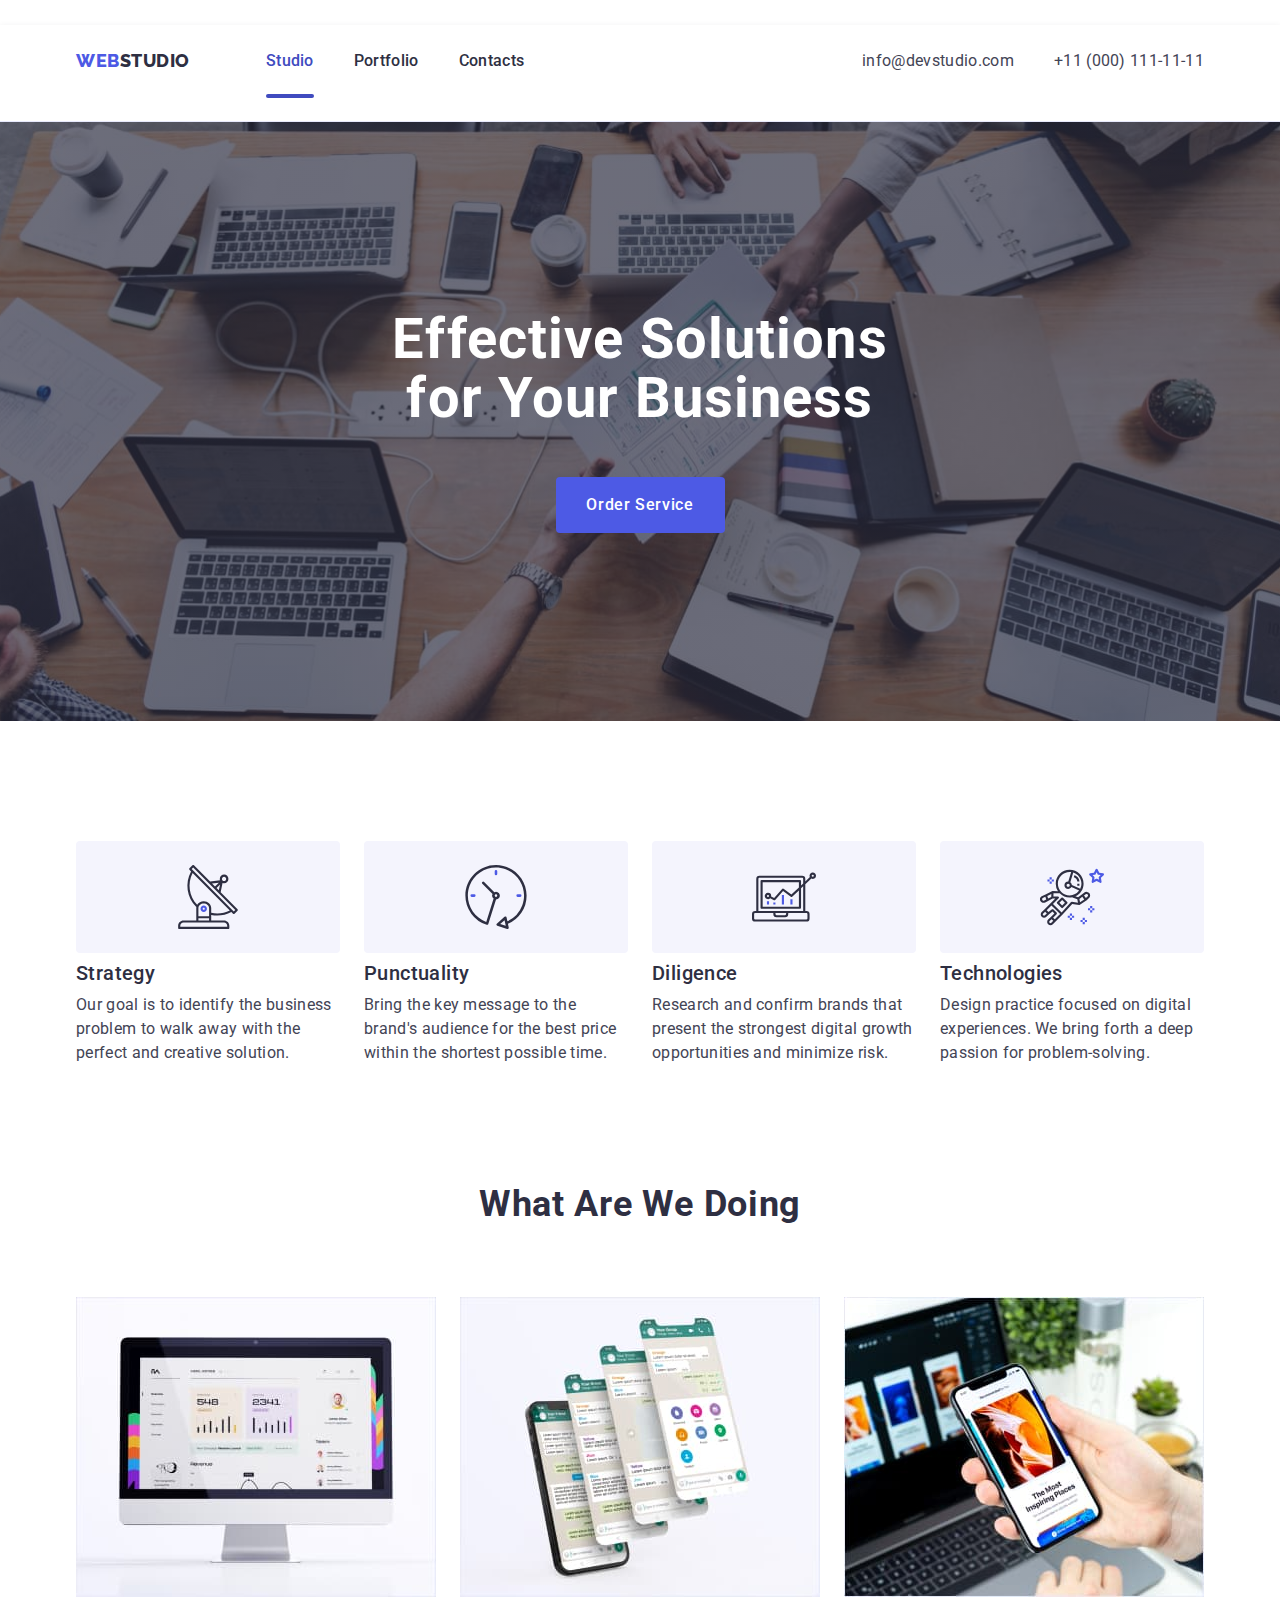
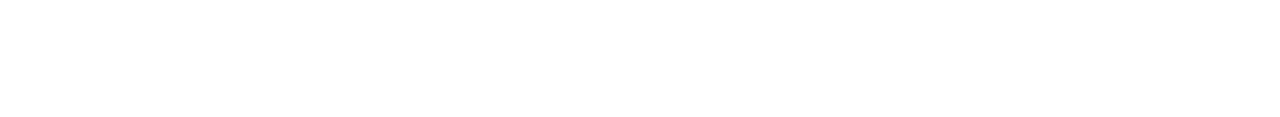
==== commit 78a440e6: "+pictures" ====
--- a/index.html
+++ b/index.html
@@ -211,12 +211,13 @@
           </ul>
         </div>
       </section>
-      <!-- <section class="products">
+      <section class="products">
         <div class="container">
           <h2 class="products-title">What are we doing</h2>
           <ul class="products-list list">
             <li class="products-item">
               <img
+                srcset="./images/wawd-1-desk-2x.jpg 2x"
                 src="./images/doing-1.jpg"
                 alt="doing-1"
                 width="360"
@@ -225,6 +226,7 @@
             </li>
             <li class="products-item">
               <img
+                srcset="./images/wawd-2-desk-2x.jpg 2x"
                 src="./images/doing-2.jpg"
                 alt="doing-2"
                 width="360"
@@ -233,6 +235,7 @@
             </li>
             <li class="products-item">
               <img
+                srcset="./images/wawd-3-desk-2x.jpg 2x"
                 src="./images/doing-3.jpg"
                 alt="doing-3"
                 width="360"
@@ -241,7 +244,7 @@
             </li>
           </ul>
         </div>
-      </section> -->
+      </section>
 
       <!-- <section class="team">
         <div class="container">
--- a/css/style.css
+++ b/css/style.css
@@ -402,6 +402,7 @@
 /* -----products----------- */
 
 .products {
+  display: none;
   padding-bottom: 120px;
 }
 
--- a/css/media.css
+++ b/css/media.css
@@ -3,6 +3,10 @@
     max-width: 426px;
   }
 }
+
+/* №№№№№№№№№№№№№№№№№№№№№№№№№№№№№№№№№№№№№№№№№№№№№№№№№№№№№№№№№№№№№№№№№№№
+№№№№№№№№№№№№№№№№№№№№№№№№№№№№№№№№№№№№№№№№№№№№№№№№№№№№№№№№№№№№№№№№№№№№№№
+№№№№№№№№№№№№№№№№№№№№№№№№№№№№№№№№№№№№№№№№№№№№№№№№№№№№№№№№№№№№№№№№№№№№№№ */
 
 @media screen and (min-width: 768px) {
   .container {
@@ -86,6 +90,10 @@
   }
 }
 
+/* №№№№№№№№№№№№№№№№№№№№№№№№№№№№№№№№№№№№№№№№№№№№№№№№№№№№№№№№№№№№№№№№№№№
+№№№№№№№№№№№№№№№№№№№№№№№№№№№№№№№№№№№№№№№№№№№№№№№№№№№№№№№№№№№№№№№№№№№№№№
+№№№№№№№№№№№№№№№№№№№№№№№№№№№№№№№№№№№№№№№№№№№№№№№№№№№№№№№№№№№№№№№№№№№№№№ */
+
 @media screen and (min-width: 1158px) {
   .container {
     max-width: 1158px;
@@ -186,4 +194,8 @@
     line-height: 1.5; /* 150% */
     letter-spacing: 0.02em; /* 0.32px/16 */
   }
+
+  .products {
+    display: flex;
+  }
 }
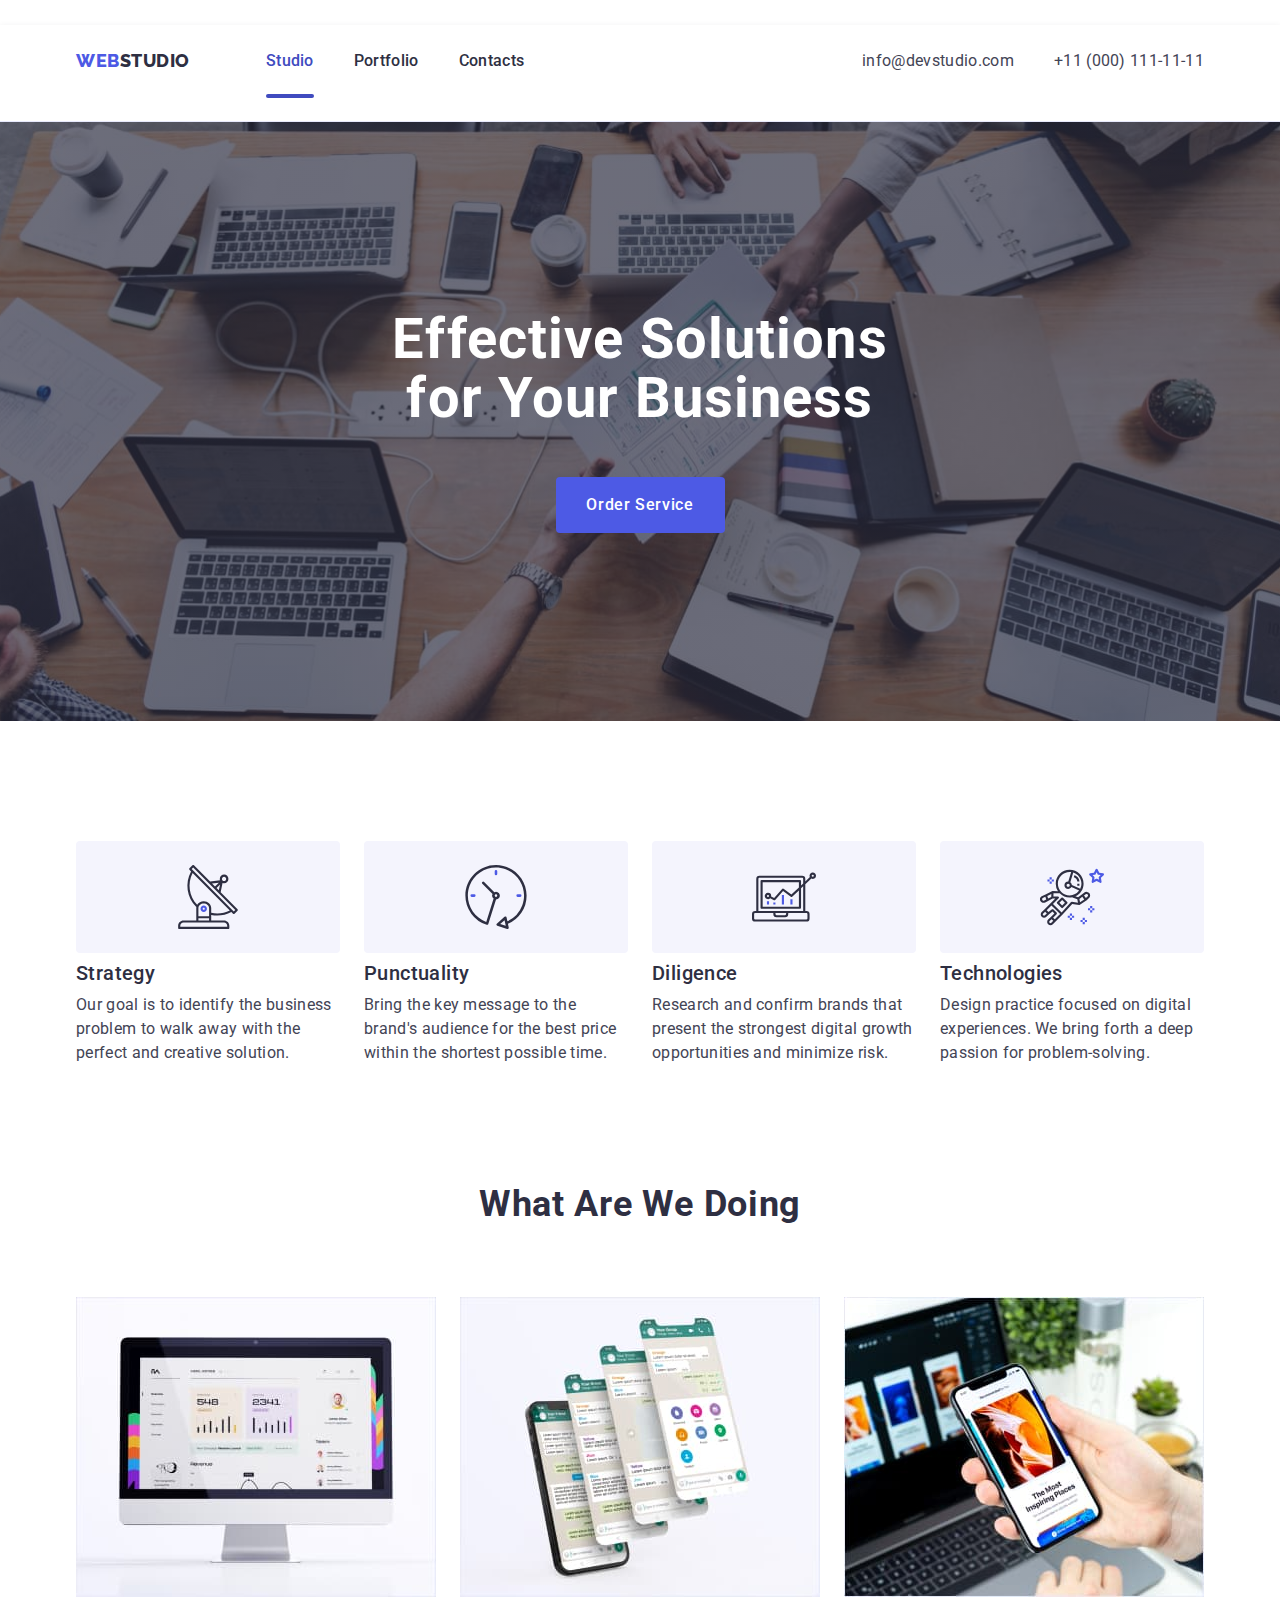
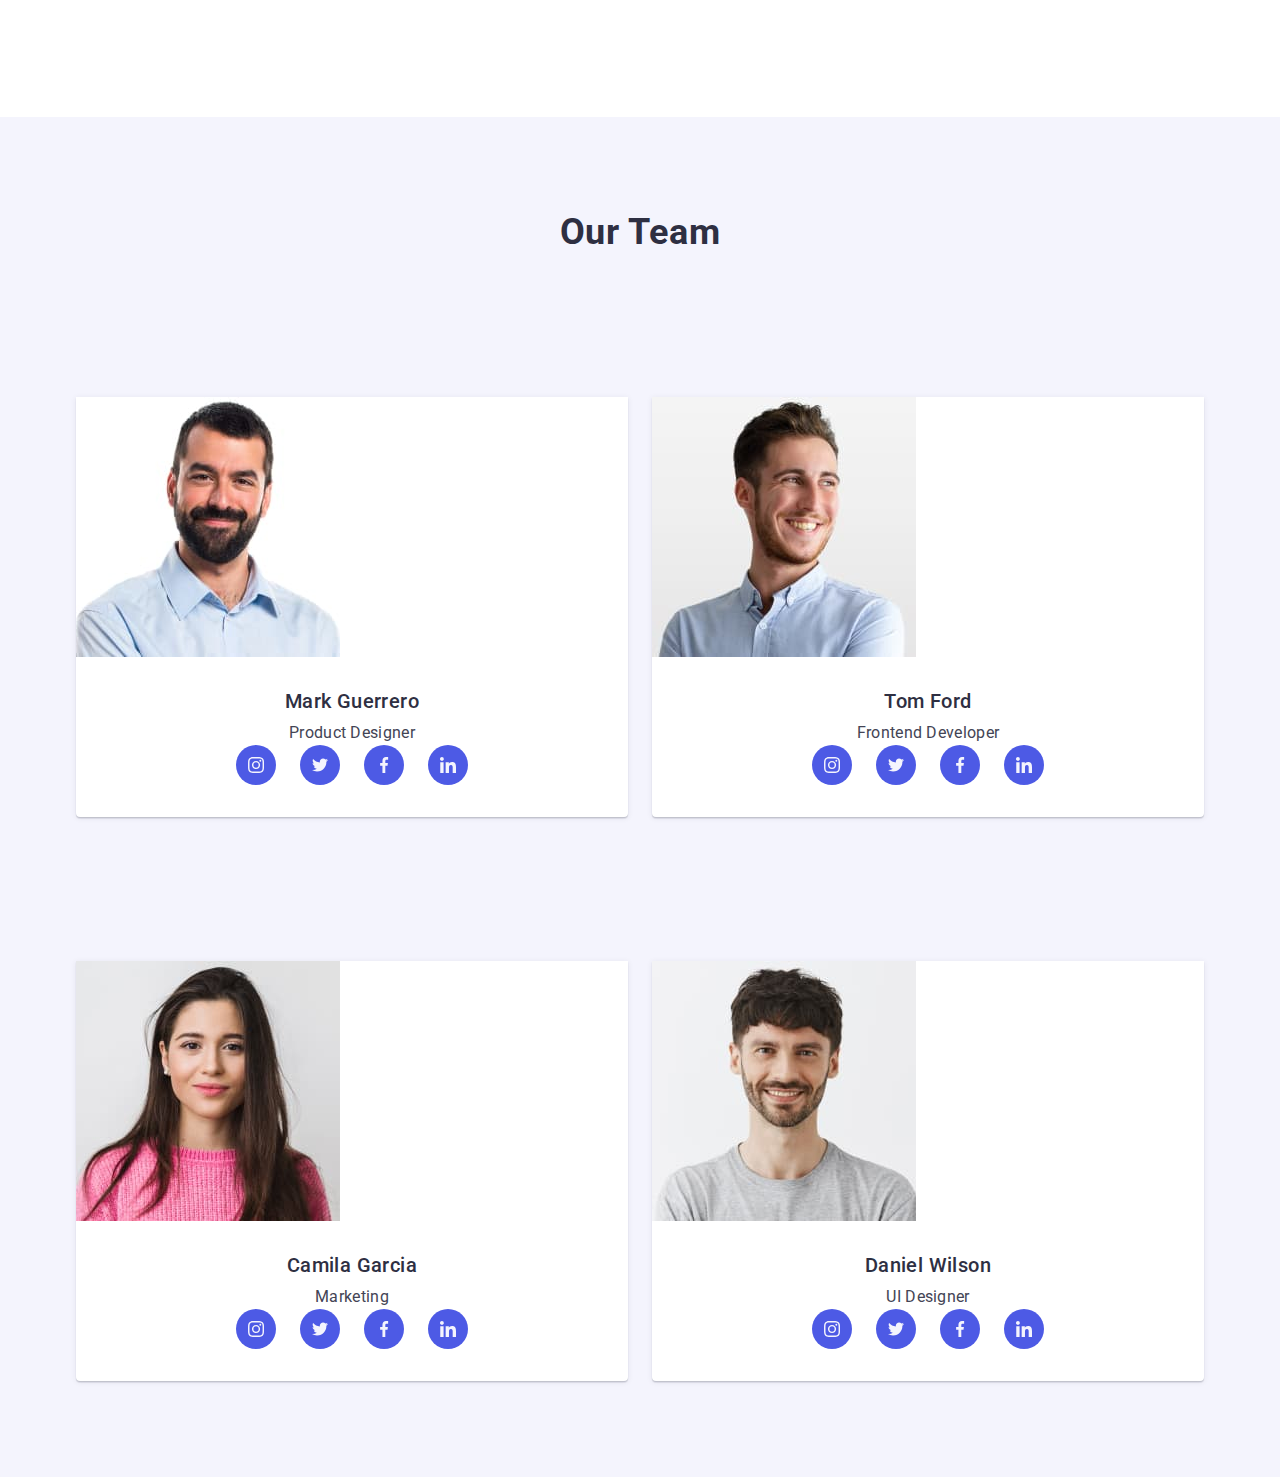
==== commit a9d80eee: "12121" ====
--- a/index.html
+++ b/index.html
@@ -246,7 +246,7 @@
         </div>
       </section>
 
-      <!-- <section class="team">
+      <section class="team">
         <div class="container">
           <h2 class="team-title">Our Team</h2>
           <ul class="team-list list">
@@ -420,7 +420,7 @@
             </li>
           </ul>
         </div>
-      </section> -->
+      </section>
       <!-- <section class="customers">
         <div class="container">
           <h2 class="customers-title">Customers</h2>
--- a/css/style.css
+++ b/css/style.css
@@ -431,8 +431,8 @@
 
 .team {
   background: var(--cloud, #f4f4fd);
-  padding-top: 120px;
-  padding-bottom: 120px;
+  padding-top: 96px;
+  padding-bottom: 96px;
 }
 .team-title {
   color: var(--navyblue, #2e2f42);
@@ -445,14 +445,17 @@
   text-transform: capitalize;
   margin-bottom: 72px;
 }
-.team-list {
-  display: flex;
-  gap: 24px;
-}
+/* .team-list {
+  gap: 72px;
+} */
 
 .team-item {
+  margin-left: auto;
+  margin-right: auto;
+  margin-top: 72px;
+  width: 264px;
   background: var(--white, #fff);
-  width: calc((100% - 72px) / 4);
+  /* width: calc((100% - 72px) / 4); */
   border-radius: 0px 0px 4px 4px;
   box-shadow: 0px 1px 6px rgba(46, 47, 66, 0.08),
     0px 1px 1px rgba(46, 47, 66, 0.16), 0px 2px 1px rgba(46, 47, 66, 0.08);
--- a/css/media.css
+++ b/css/media.css
@@ -88,6 +88,17 @@
   .peculiarities-name {
     text-align: left;
   }
+  /*################---OUR TEAM---#################  */
+  .team-list {
+    padding: 0;
+    gap: 72px 24px;
+    display: flex;
+    flex-wrap: wrap;
+  }
+
+  .team-item {
+    width: calc((100% - 24px) / 2);
+  }
 }
 
 /* №№№№№№№№№№№№№№№№№№№№№№№№№№№№№№№№№№№№№№№№№№№№№№№№№№№№№№№№№№№№№№№№№№№
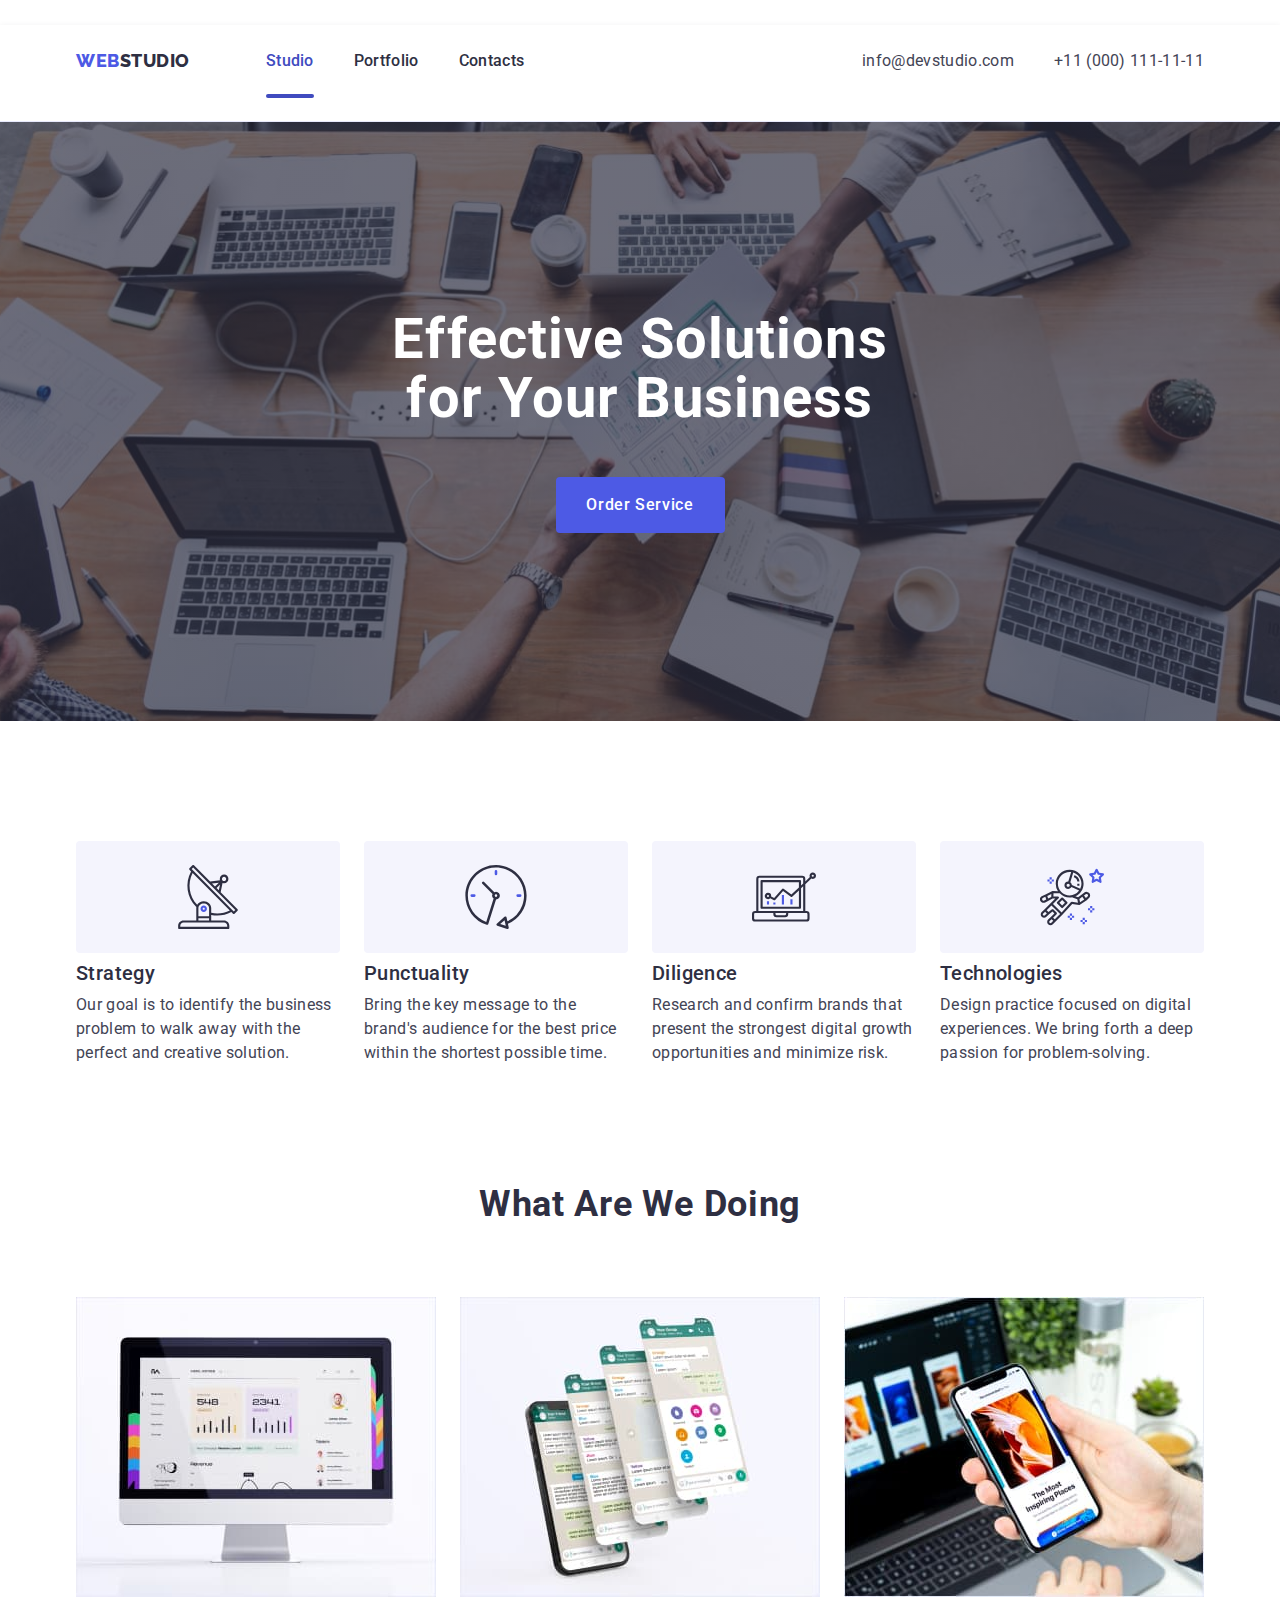
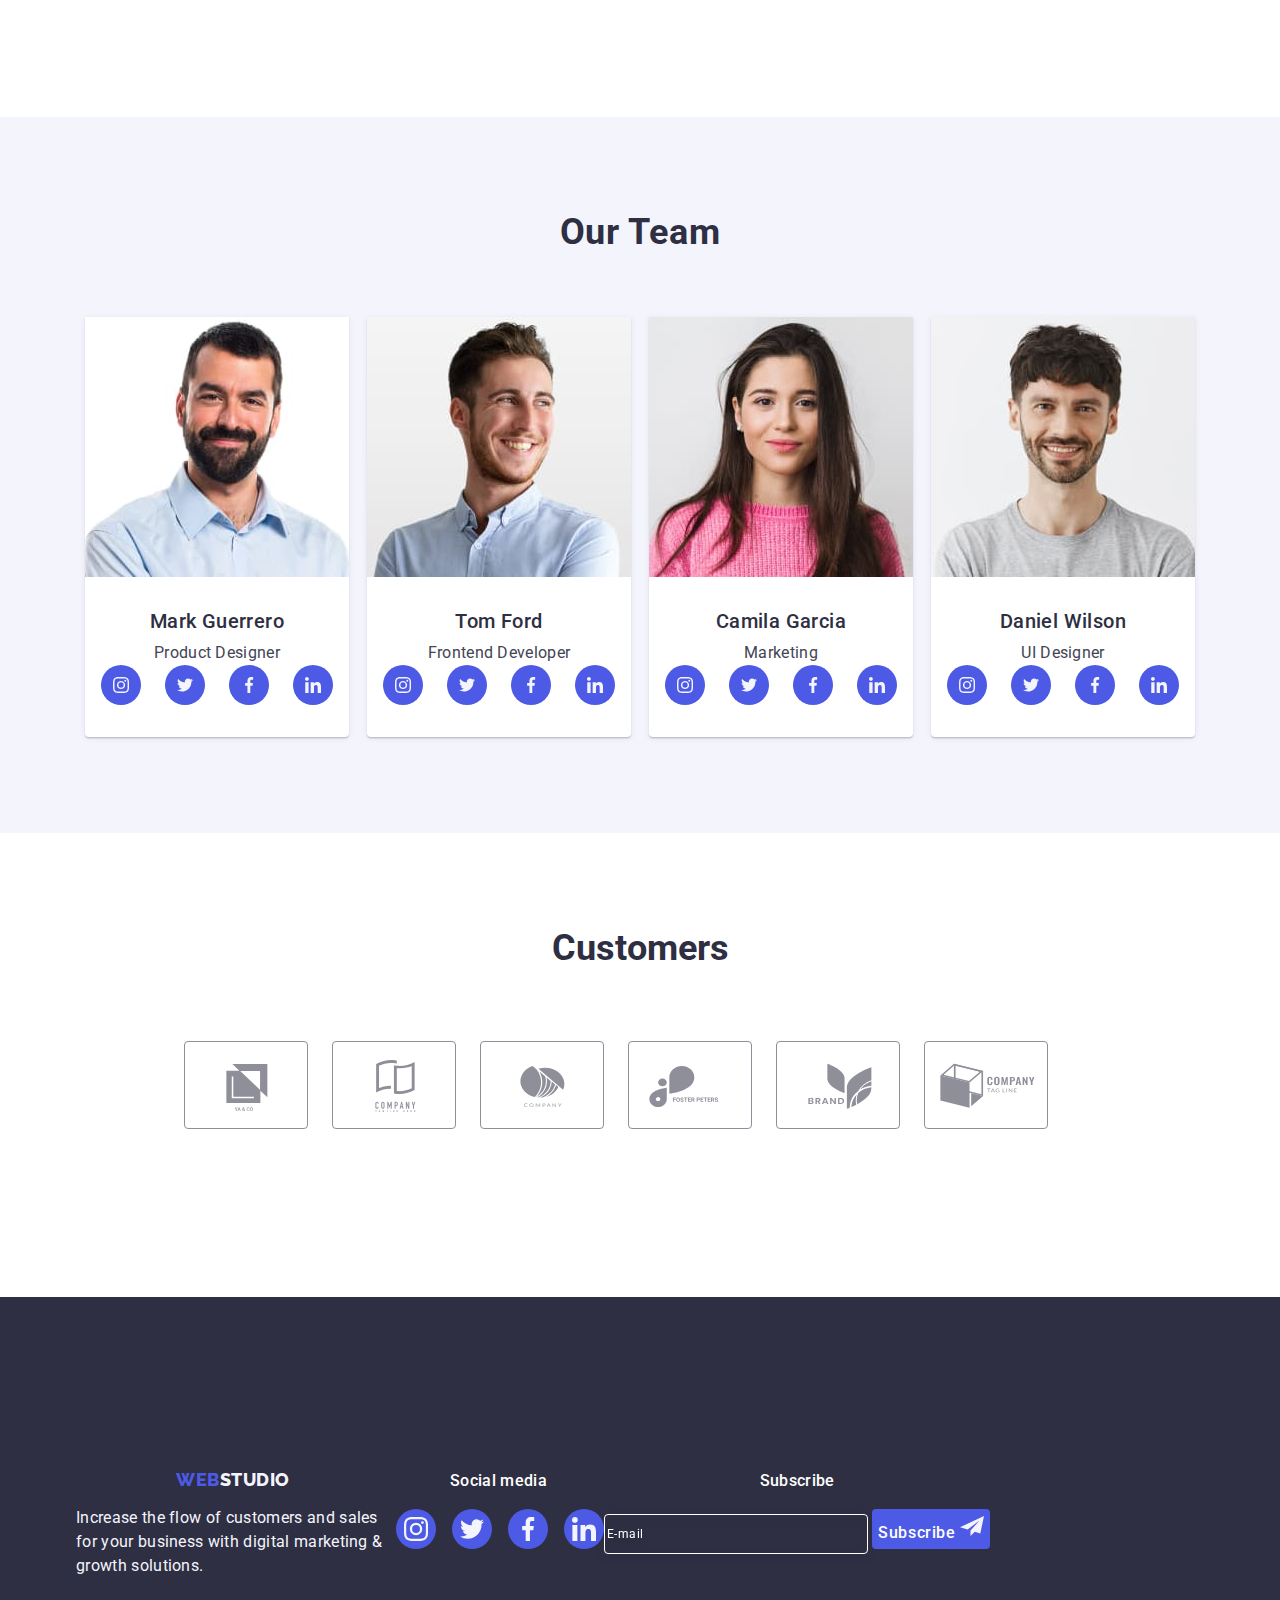
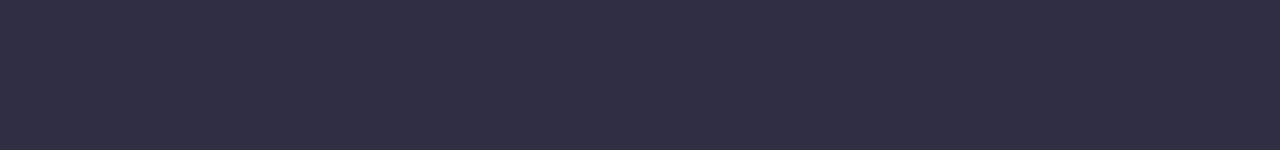
==== commit 36282d71: "222" ====
--- a/index.html
+++ b/index.html
@@ -421,7 +421,7 @@
           </ul>
         </div>
       </section>
-      <!-- <section class="customers">
+      <section class="customers">
         <div class="container">
           <h2 class="customers-title">Customers</h2>
           <ul class="customers-list list">
@@ -469,9 +469,9 @@
             </li>
           </ul>
         </div>
-      </section> -->
+      </section>
     </main>
-    <!-- <footer class="footer">
+    <footer class="footer">
       <div class="container footer-container">
         <div class="footer-logo-paragraf">
           <a class="footer-logo link" href="./index.html"
@@ -535,7 +535,7 @@
           </form>
         </div>
       </div>
-    </footer> -->
+    </footer>
 
     <!-- <div class="modal-window is-hidden" data-modal>
       <div class="modal">
--- a/css/style.css
+++ b/css/style.css
@@ -518,8 +518,8 @@
 /*#################### SECTION 5 #################*/
 
 .customers {
-  padding-top: 120px;
-  padding-bottom: 120px;
+  padding-top: 96px;
+  padding-bottom: 96px;
 }
 
 .customers-title {
@@ -535,12 +535,14 @@
 
 .customers-list {
   display: flex;
-  gap: 24px;
+  flex-wrap: wrap;
+  gap: 20px;
 }
 
 .customers-item {
-  width: calc((100% - 120px) / 6);
+  width: calc((100% - 24px) / 2);
   height: 88px;
+  margin-bottom: 72px;
 }
 
 .customers-link {
@@ -573,15 +575,18 @@
   background: var(--navyblue, #2e2f42);
   padding-top: 100px;
   padding-bottom: 100px;
+  margin-left: auto;
+  margin-right: auto;
 }
 
 .footer-container {
   display: flex;
+  flex-wrap: wrap;
   align-items: baseline;
 }
 
 .footer-logo-paragraf {
-  margin-right: 120px;
+  /* margin-right: 120px; */
 }
 
 .footer-logo {
@@ -594,6 +599,8 @@
   text-transform: uppercase;
   display: inline-block;
   margin-bottom: 16px;
+  padding-left: 100px;
+  padding-right: 100px;
 }
 
 .footer-logo-color {
@@ -605,7 +612,8 @@
   font-weight: 400;
   line-height: 1.5; /* 150% */
   letter-spacing: 0.02em; /* 0.32px/16 */
-  max-width: 264px;
+  max-width: 320px;
+  margin-bottom: 72px;
 }
 
 .footer-text-underlogo {
@@ -615,6 +623,9 @@
   letter-spacing: 0.02em;
   color: var(--white-cl);
   margin-bottom: 16px;
+  width: 100px;
+  margin-left: auto;
+  margin-right: auto;
 }
 
 .footer-list {
@@ -648,19 +659,23 @@
 }
 
 .footer-form-section {
-  margin-left: 80px;
 }
 
 .footer-title-form {
+  margin-top: 72px;
   margin-bottom: 16px;
   font-weight: 500;
   font-size: 16px;
   line-height: 1.5;
   letter-spacing: 0.02em;
   color: #ffffff;
+  width: 75px;
+  margin-left: auto;
+  margin-right: auto;
 }
 .footer-form {
-  display: flex;
+  /* display: flex; */
+  flex-wrap: wrap;
   gap: 24px;
 }
 
@@ -672,7 +687,7 @@
   font-size: 12px;
   line-height: 1.5;
   letter-spacing: 0.04em;
-  padding-left: 16px;
+  /* padding-left: 16px; */
   filter: drop-shadow(0px 4px 4px rgba(0, 0, 0, 0.15));
   border-radius: 4px;
   color: #ffffff;
@@ -683,11 +698,11 @@
 }
 
 .footer-button-subscribe {
-  min-width: 165px;
+  /* min-width: 165px; */
   height: 40px;
-  display: flex;
+  /* display: flex;
   justify-content: center;
-  align-items: center;
+  align-items: center; */
   font-family: "Roboto", sans-serif;
   font-weight: 500;
   line-height: 1.5;
@@ -697,10 +712,13 @@
   background-color: #4d5ae5;
   border: none;
   border-radius: 4px;
+
+  margin-left: auto;
+  margin-right: auto;
 }
 
 .footer-button-icon {
-  margin-left: 16px;
+  /* margin-left: 16px; */
   fill: var(--cloud-cl);
 }
 
--- a/css/media.css
+++ b/css/media.css
@@ -91,13 +91,30 @@
   /*################---OUR TEAM---#################  */
   .team-list {
     padding: 0;
-    gap: 72px 24px;
     display: flex;
     flex-wrap: wrap;
   }
 
   .team-item {
-    width: calc((100% - 24px) / 2);
+    width: calc((100% - 48px) / 2);
+    margin-top: 64px;
+
+    width: auto;
+  }
+  .team-title {
+    margin-bottom: auto;
+  }
+  /*################---CUSTOMERS---#################  */
+  .customers-list {
+    display: flex;
+    flex-wrap: wrap;
+    margin-left: 108px;
+  }
+
+  .customers-item {
+    width: calc((100% - 16px) / 4);
+    height: 88px;
+    margin-bottom: 72px;
   }
 }
 
@@ -209,4 +226,19 @@
   .products {
     display: flex;
   }
+
+  /*################---OUR TEAM---#################  */
+
+  /*################---CUSTOMERS---#################  */
+
+  .customers-list {
+    display: flex;
+    gap: 24px;
+    padding-right: 156px;
+  }
+
+  .customers-item {
+    width: calc((100% - 120px) / 6);
+    height: 88px;
+  }
 }
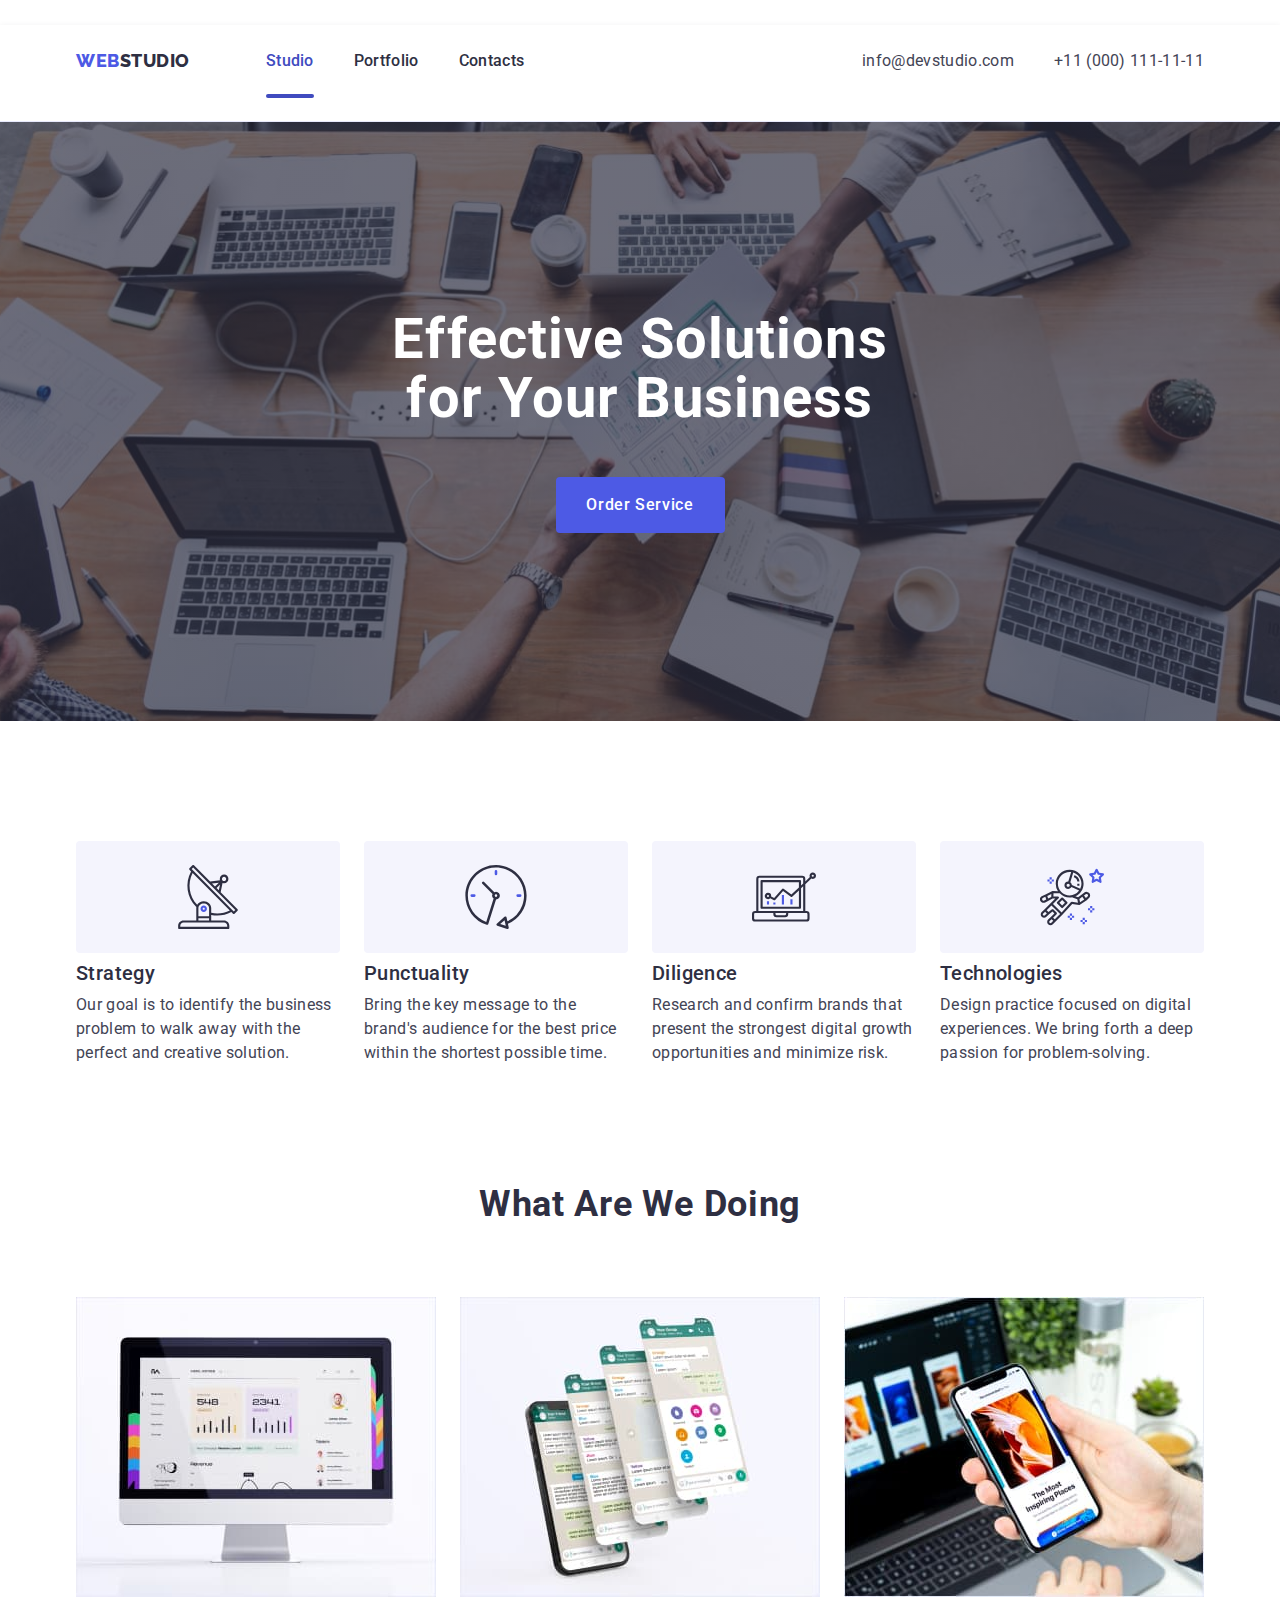
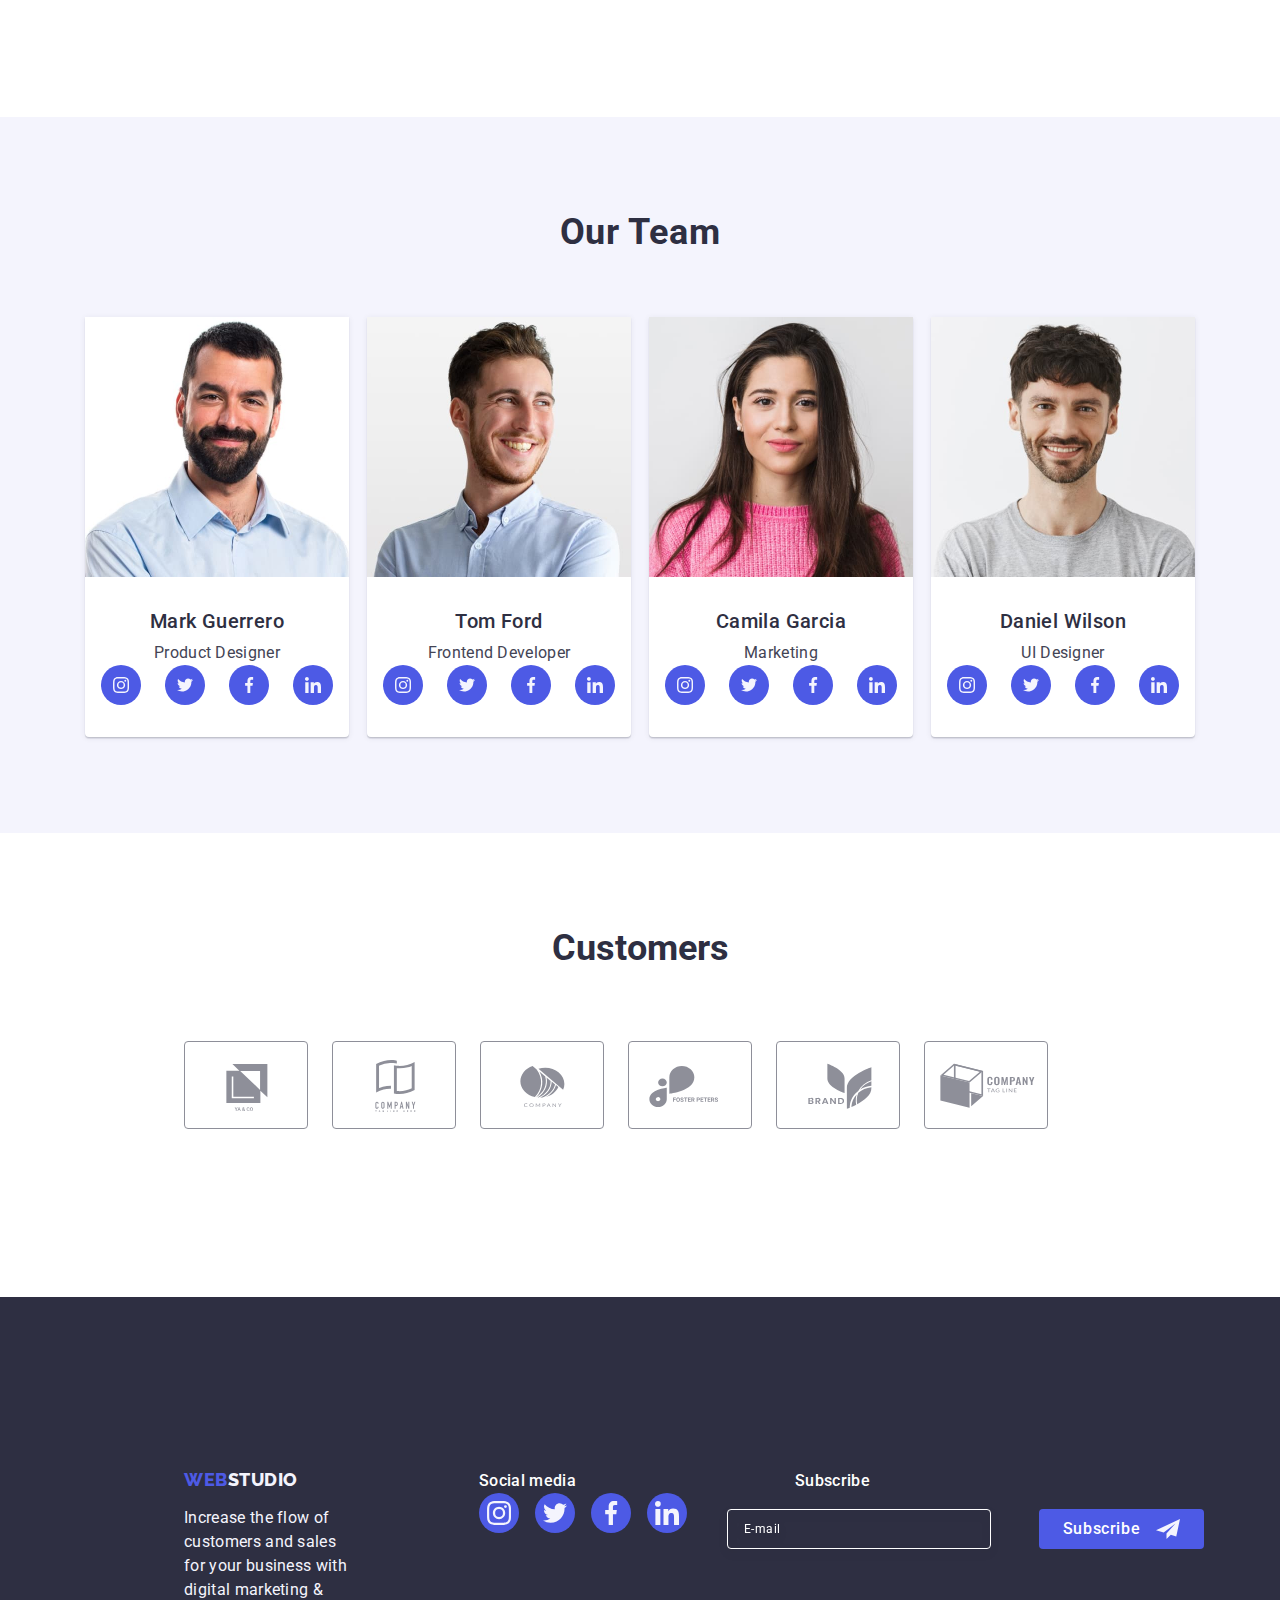
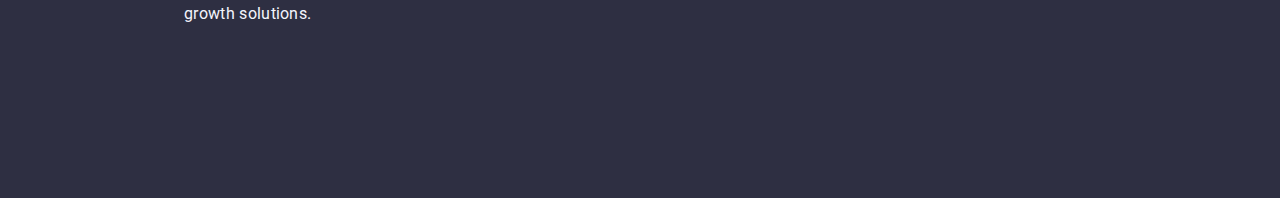
==== commit c6f19dff: "123.19" ====
--- a/index.html
+++ b/index.html
@@ -252,6 +252,7 @@
           <ul class="team-list list">
             <li class="team-item">
               <img
+                srcset="./images/mark-2x.jpg"
                 src="./images/mark.jpg"
                 alt="Mark Guerrero"
                 width="264"
@@ -294,6 +295,7 @@
             </li>
             <li class="team-item">
               <img
+                srcset="./images/tom-2x.jpg"
                 src="./images/tom.jpg"
                 alt="Tom Ford"
                 width="264"
@@ -336,6 +338,7 @@
             </li>
             <li class="team-item">
               <img
+                srcset="./images/camila-2x.jpg"
                 src="./images/camila.jpg"
                 alt="Camila Garcia"
                 width="264"
@@ -378,6 +381,7 @@
             </li>
             <li class="team-item">
               <img
+                srcset="./images/daniel-2x.jpg"
                 src="./images/daniel.jpg"
                 alt="Daniel Wilson"
                 width="264"
--- a/css/style.css
+++ b/css/style.css
@@ -572,22 +572,26 @@
 /* ##################--FOOTER--################### */
 
 .footer {
+  /* display: flex;
+  flex-wrap: wrap; */
+
   background: var(--navyblue, #2e2f42);
   padding-top: 100px;
   padding-bottom: 100px;
-  margin-left: auto;
-  margin-right: auto;
+  /* margin-left: auto;
+  margin-right: auto; */
 }
 
 .footer-container {
-  display: flex;
+  /* display: flex;
   flex-wrap: wrap;
-  align-items: baseline;
-}
-
-.footer-logo-paragraf {
-  /* margin-right: 120px; */
-}
+  align-items: baseline; */
+  width: 100%;
+}
+
+/* .footer-logo-paragraf {
+  margin-right: 120px;
+} */
 
 .footer-logo {
   color: var(--accent-cl);
@@ -598,22 +602,29 @@
   letter-spacing: 0.03em; /* 0.54px/18 */
   text-transform: uppercase;
   display: inline-block;
-  margin-bottom: 16px;
-  padding-left: 100px;
-  padding-right: 100px;
+  margin-bottom: 17.5px;
+  /* padding-left: 100px;
+  padding-right: 100px; */
+  display: flex;
+  flex-wrap: wrap;
+  align-content: center;
+  justify-content: center;
 }
 
 .footer-logo-color {
   color: var(--iris, #f4f4fd);
 }
 .footer-text {
+  /* display: flex; */
   color: var(--cloud, #f4f4fd);
   font-size: 16px;
   font-weight: 400;
   line-height: 1.5; /* 150% */
   letter-spacing: 0.02em; /* 0.32px/16 */
-  max-width: 320px;
+  max-width: 300px;
   margin-bottom: 72px;
+  margin-left: auto;
+  margin-right: auto;
 }
 
 .footer-text-underlogo {
@@ -623,13 +634,19 @@
   letter-spacing: 0.02em;
   color: var(--white-cl);
   margin-bottom: 16px;
-  width: 100px;
-  margin-left: auto;
-  margin-right: auto;
+  /* margin-left: auto;
+  margin-right: auto; */
+  display: flex;
+  flex-wrap: wrap;
+  align-content: center;
+  justify-content: space-evenly;
 }
 
 .footer-list {
   display: flex;
+  flex-wrap: wrap;
+  align-content: center;
+  justify-content: center;
   gap: 16px;
 }
 
@@ -658,8 +675,8 @@
   fill: var(--cloud-cl);
 }
 
-.footer-form-section {
-}
+/* .footer-form-section {
+} */
 
 .footer-title-form {
   margin-top: 72px;
@@ -674,8 +691,10 @@
   margin-right: auto;
 }
 .footer-form {
-  /* display: flex; */
+  display: flex;
   flex-wrap: wrap;
+  align-content: center;
+  justify-content: space-evenly;
   gap: 24px;
 }
 
--- a/css/media.css
+++ b/css/media.css
@@ -116,6 +116,63 @@
     height: 88px;
     margin-bottom: 72px;
   }
+
+  /*################---FOOTER---#################  */
+
+  .footer-label-input {
+    width: 264px;
+    margin-left: 108px;
+    margin-right: auto;
+  }
+
+  .footer-button-subscribe {
+    min-width: 165px;
+    height: 40px;
+    /* display: flex;
+  justify-content: center;
+  align-items: center; */
+    margin-left: 24px;
+    margin-right: auto;
+  }
+  .footer-title-form {
+    margin-left: 108px;
+  }
+  .footer-text {
+    max-width: 300px;
+    margin-bottom: 72px;
+    margin-left: 108px;
+  }
+  .footer-logo {
+    color: var(--accent-cl);
+    font-family: "Raleway", sans-serif;
+    font-size: 18px;
+    font-weight: 800;
+    line-height: 1.17; /* 116.667% */
+    letter-spacing: 0.03em; /* 0.54px/18 */
+    text-transform: uppercase;
+    display: inline-flex;
+    margin-bottom: 17.5px;
+    margin-left: 108px;
+  }
+
+  .footer-text-underlogo {
+    font-weight: 500;
+    font-size: 16px;
+    line-height: 1.5;
+    letter-spacing: 0.02em;
+    color: var(--white-cl);
+    margin-bottom: 16px;
+    margin-left: 108px;
+
+    display: inline;
+  }
+
+  .footer-list {
+    display: flex;
+    justify-content: flex-start;
+    margin-left: 108px;
+    gap: 16px;
+  }
 }
 
 /* №№№№№№№№№№№№№№№№№№№№№№№№№№№№№№№№№№№№№№№№№№№№№№№№№№№№№№№№№№№№№№№№№№№
@@ -241,4 +298,151 @@
     width: calc((100% - 120px) / 6);
     height: 88px;
   }
+
+  /*################---FOOTER---#################  */
+
+  .footer {
+    background: var(--navyblue, #2e2f42);
+    padding-top: 100px;
+    padding-bottom: 100px;
+  }
+
+  .footer-container {
+    display: flex;
+    flex-direction: row;
+    align-items: baseline;
+  }
+
+  /* .footer-logo-paragraf {
+    margin-right: 120px;
+  } */
+
+  .footer-logo {
+    color: var(--accent-cl);
+    font-family: "Raleway", sans-serif;
+    font-size: 18px;
+    font-weight: 800;
+    line-height: 1.17; /* 116.667% */
+    letter-spacing: 0.03em; /* 0.54px/18 */
+    text-transform: uppercase;
+    display: inline-block;
+    margin-bottom: 16px;
+  }
+
+  .footer-logo-color {
+    color: var(--iris, #f4f4fd);
+  }
+  .footer-text {
+    color: var(--cloud, #f4f4fd);
+    font-size: 16px;
+    font-weight: 400;
+    line-height: 1.5; /* 150% */
+    letter-spacing: 0.02em; /* 0.32px/16 */
+    width: auto;
+  }
+
+  .footer-text-underlogo {
+    font-weight: 500;
+    font-size: 16px;
+    line-height: 1.5;
+    letter-spacing: 0.02em;
+    color: var(--white-cl);
+    margin-bottom: 16px;
+    display: inline;
+    margin-left: 120px;
+  }
+
+  .footer-list {
+    display: flex;
+    flex-wrap: nowrap;
+    gap: 16px;
+    margin-left: 120px;
+    margin-right: 0;
+  }
+
+  .footer-item {
+    width: 40px;
+    height: 40px;
+    display: flex;
+    flex-wrap: wrap;
+  }
+
+  .footer-social-link {
+    width: 100%;
+    height: 100%;
+    background-color: var(--accent-cl);
+    border-radius: 50%;
+    display: flex;
+    align-items: center;
+    justify-content: center;
+    transition: background-color 250ms cubic-bezier(0.4, 0, 0.2, 1);
+  }
+
+  .footer-social-link:hover,
+  .footer-social-link:focus {
+    background-color: #31d0aa;
+  }
+
+  .footer-icons {
+    fill: var(--cloud-cl);
+  }
+
+  /* .footer-form-section {
+    margin-left: 80px;
+  } */
+
+  .footer-title-form {
+    margin-bottom: 16px;
+    font-weight: 500;
+    font-size: 16px;
+    line-height: 1.5;
+    letter-spacing: 0.02em;
+    color: #ffffff;
+  }
+  .footer-form {
+    display: flex;
+    flex-wrap: nowrap;
+    gap: 24px;
+  }
+
+  .footer-label-input {
+    width: 264px;
+    height: 40px;
+    border: 1px solid #ffffff;
+    background-color: transparent;
+    font-size: 12px;
+    line-height: 1.5;
+    letter-spacing: 0.04em;
+    padding-left: 16px;
+    filter: drop-shadow(0px 4px 4px rgba(0, 0, 0, 0.15));
+    border-radius: 4px;
+    color: #ffffff;
+    margin-left: 40px;
+  }
+
+  .footer-label-input::placeholder {
+    color: #ffffff;
+  }
+
+  .footer-button-subscribe {
+    min-width: 165px;
+    height: 40px;
+    display: flex;
+    justify-content: center;
+    align-items: center;
+    font-family: "Roboto", sans-serif;
+    font-weight: 500;
+    line-height: 1.5;
+    letter-spacing: 0.04em;
+    color: #ffffff;
+    cursor: pointer;
+    background-color: #4d5ae5;
+    border: none;
+    border-radius: 4px;
+  }
+
+  .footer-button-icon {
+    margin-left: 16px;
+    fill: var(--cloud-cl);
+  }
 }
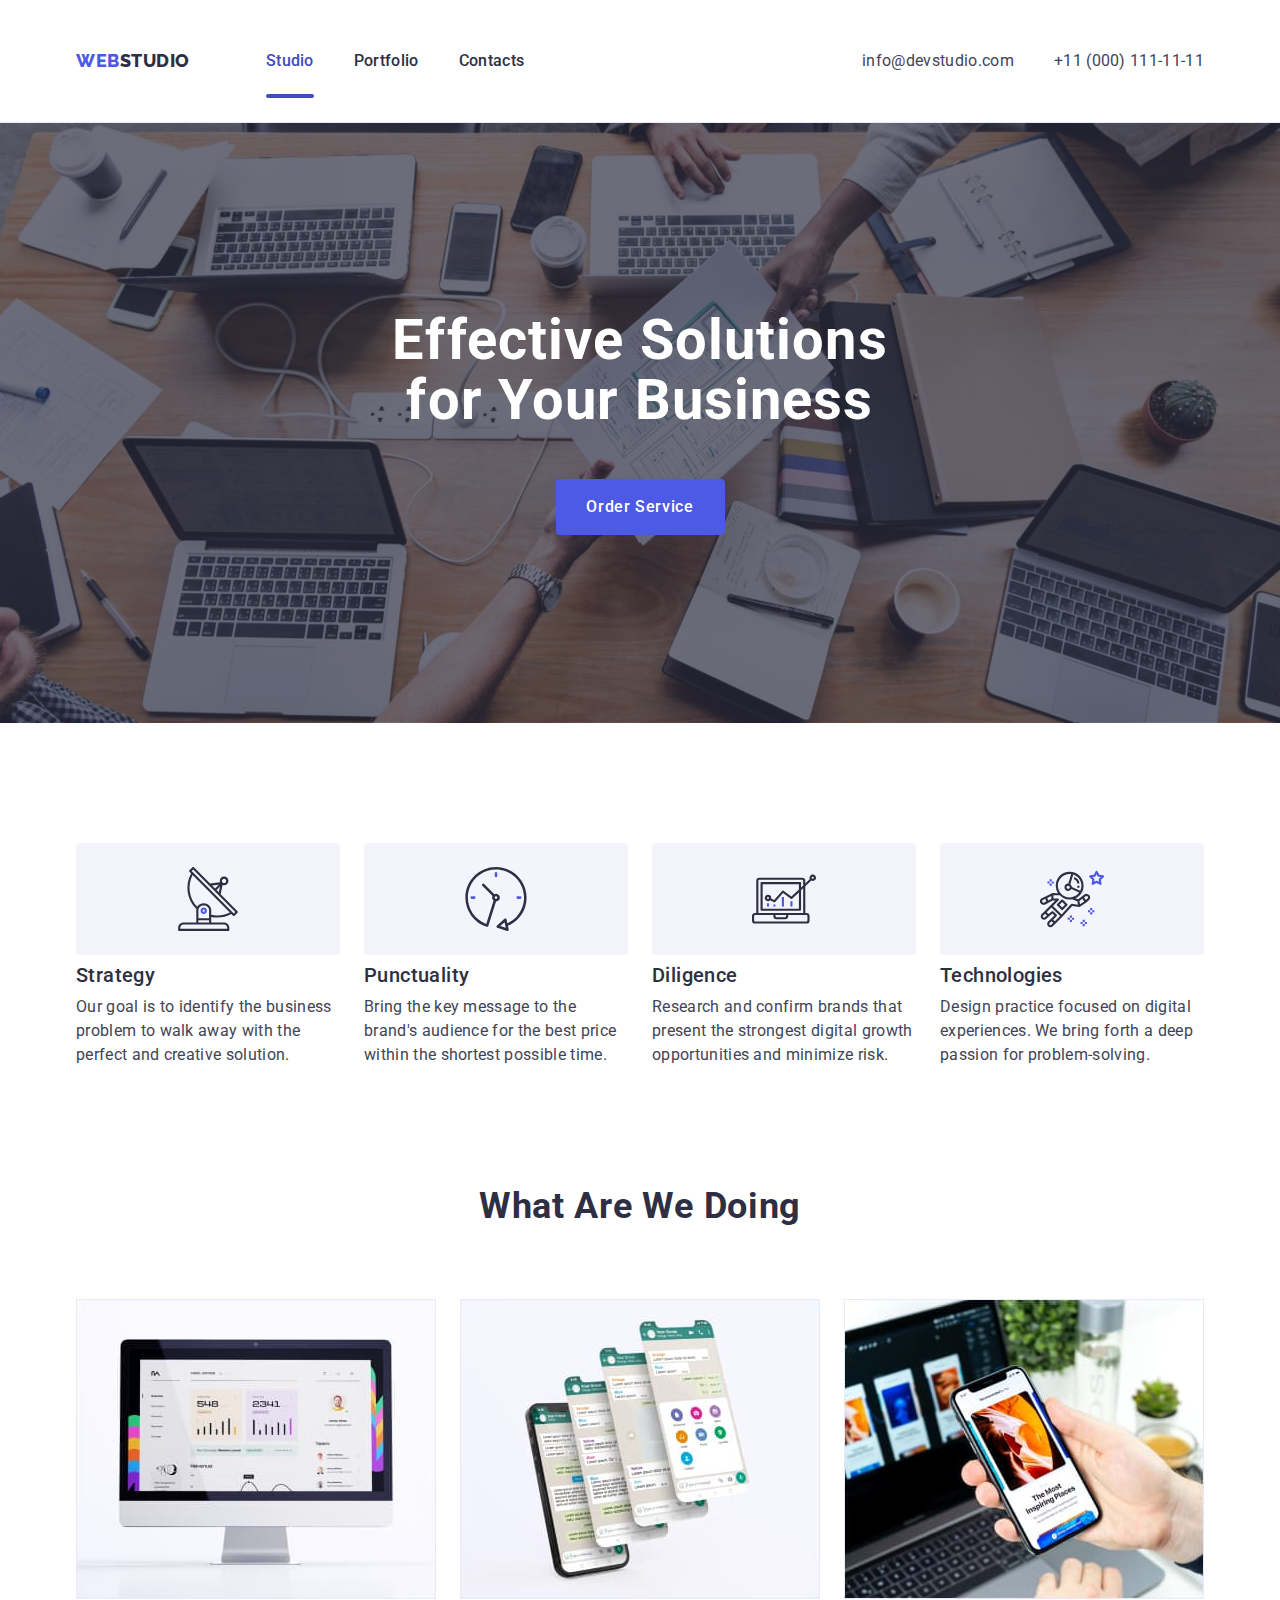
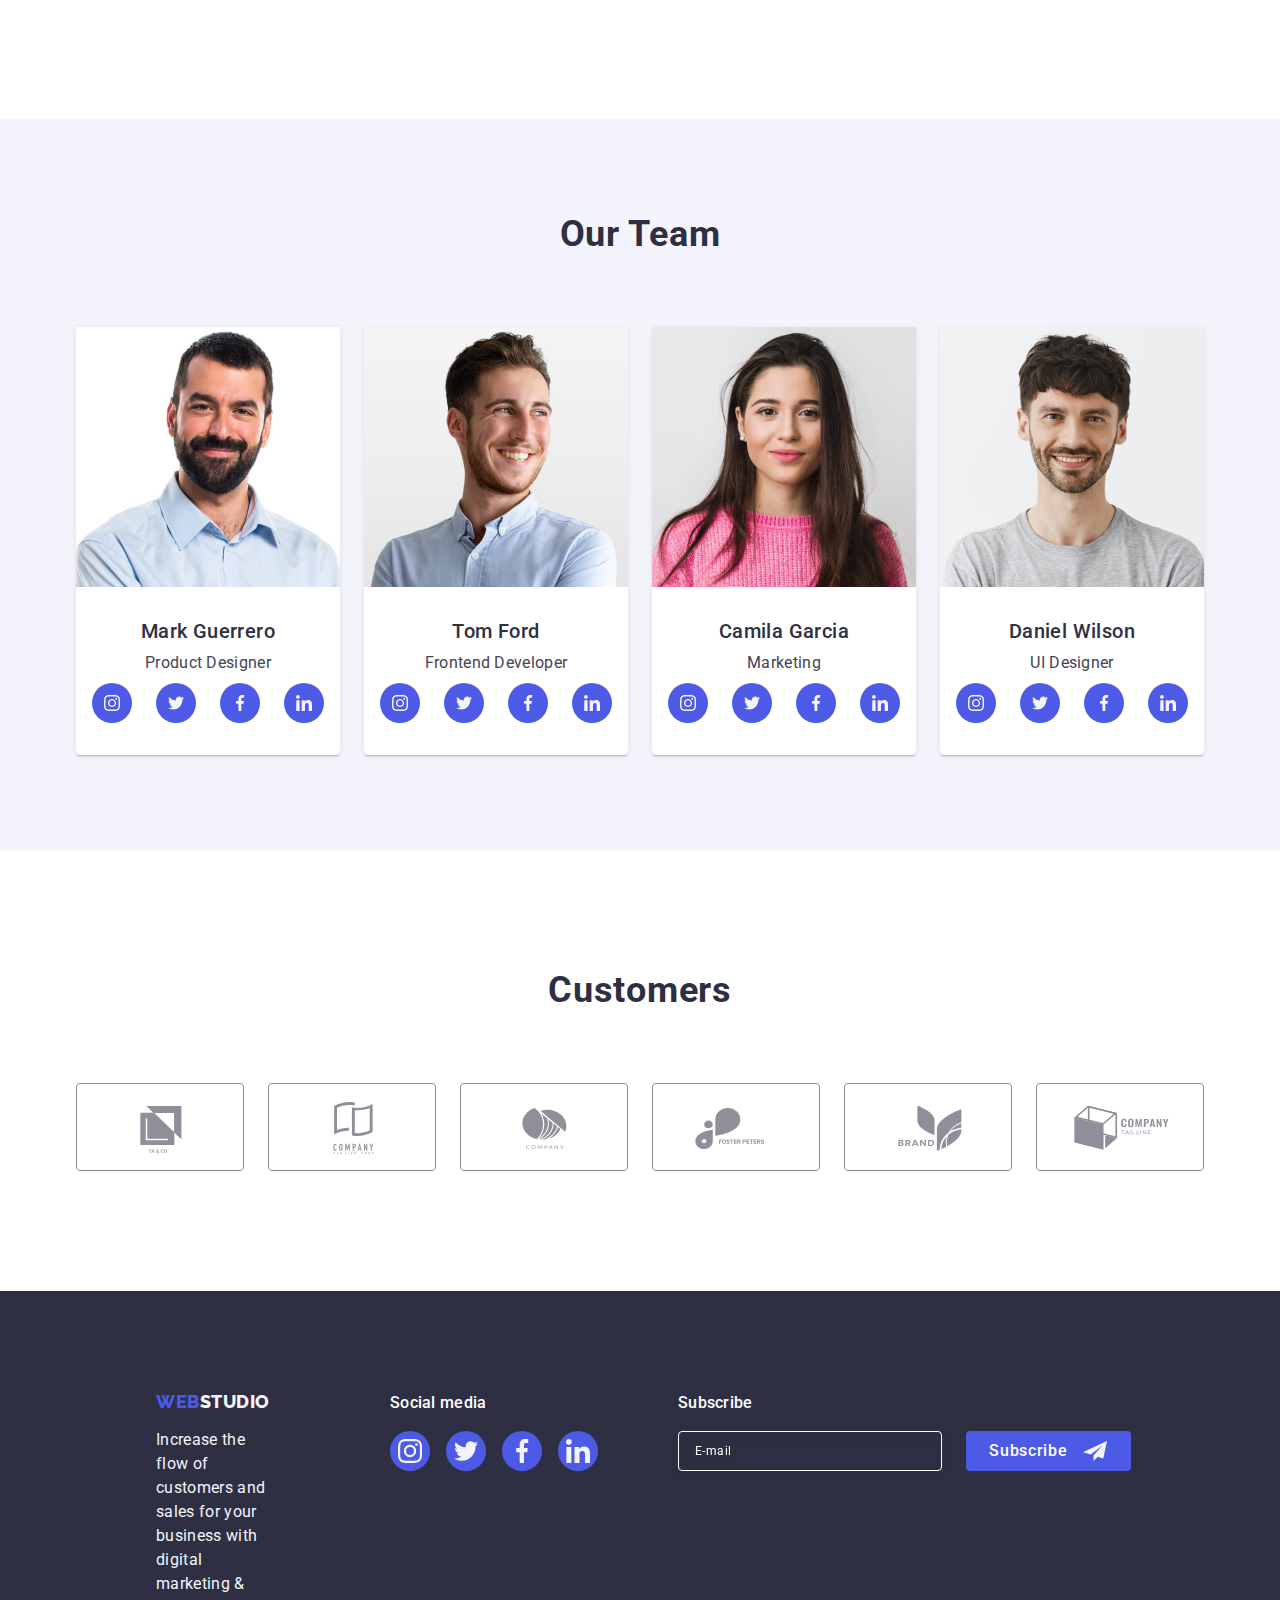
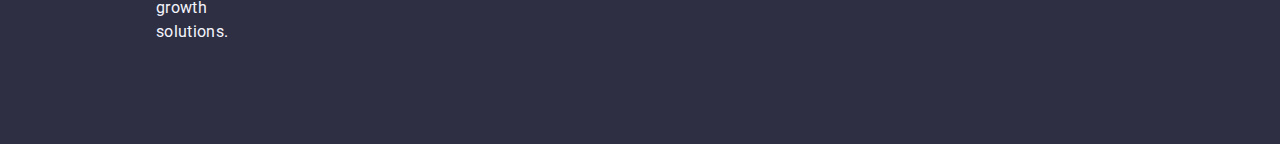
==== commit a912738c: "1212" ====
--- a/index.html
+++ b/index.html
@@ -541,7 +541,7 @@
       </div>
     </footer>
 
-    <!-- <div class="modal-window is-hidden" data-modal>
+    <div class="modal-window is-hidden" data-modal>
       <div class="modal">
         <button type="button" class="modal-btn-close" data-modal-close>
           <svg class="modal-button-icon" width="8" height="8">
@@ -622,9 +622,9 @@
           <button class="modal-button-send" type="button">Send</button>
         </form>
       </div>
-    </div> -->
-    <!-- <script src="./js/modal.js"></script>
-    <script src="./js/mobile-menu.js"></script> -->
+    </div>
+    <script src="./js/modal.js"></script>
+    <!-- <script src="./js/mobile-menu.js"></script> -->
     <script src="./js/mobile.js"></script>
   </body>
 </html>
--- a/css/style.css
+++ b/css/style.css
@@ -76,12 +76,12 @@
 .header-container {
   display: flex;
   align-items: center;
-  margin-top: 25px;
-  margin-bottom: 23.5px;
 }
 .header-navigation {
   display: flex;
   align-items: center;
+  padding-top: 25px;
+  padding-bottom: 25px;
 }
 
 .header-logo {
@@ -146,10 +146,10 @@
 .header-address-link {
   color: var(--slate, #434455);
   font-family: "Roboto";
-  font-size: 16px;
+  font-size: 12px;
   font-weight: 400;
-  line-height: 1.5; /* 150% */
-  letter-spacing: 0.02em; /* 0.32px/16 */
+  line-height: 1.16;
+  letter-spacing: 0.04em;
   transition: color 250ms cubic-bezier(0.4, 0, 0.2, 1);
 }
 
@@ -160,7 +160,7 @@
 
 .header-address-list {
   display: flex;
-  gap: 40px;
+  gap: 35px;
   display: none;
 }
 
@@ -243,7 +243,7 @@
 }
 .mobile-number {
   color: var(--iris, #4d5ae5);
-  font-size: 36px;
+  font-size: 26px;
   font-weight: 700;
   line-height: 1.11; /* 111.111% */
   letter-spacing: 0.02em;
@@ -256,7 +256,7 @@
 
 .mobile-social-list {
   display: flex;
-  gap: 56px;
+  gap: 35px;
 }
 .mobile-social-item {
   width: 40px;
@@ -490,6 +490,7 @@
   display: flex;
   justify-content: center;
   gap: 24px;
+  margin-top: 8px;
 }
 .team-icons-item {
   width: 40px;
@@ -529,14 +530,14 @@
   margin-bottom: 72px;
   text-align: center;
   font-weight: 700;
-  letter-spacing: 0, 02em; /* 0.72px/36 */
+  letter-spacing: 0.02em; /* 0.72px/36 */
   text-transform: capitalize;
 }
 
 .customers-list {
   display: flex;
   flex-wrap: wrap;
-  gap: 20px;
+  gap: 24px;
 }
 
 .customers-item {
@@ -578,8 +579,6 @@
   background: var(--navyblue, #2e2f42);
   padding-top: 100px;
   padding-bottom: 100px;
-  /* margin-left: auto;
-  margin-right: auto; */
 }
 
 .footer-container {
@@ -589,9 +588,9 @@
   width: 100%;
 }
 
-/* .footer-logo-paragraf {
-  margin-right: 120px;
-} */
+.footer-logo-paragraf {
+  margin-bottom: 72px;
+}
 
 .footer-logo {
   color: var(--accent-cl);
@@ -622,7 +621,7 @@
   line-height: 1.5; /* 150% */
   letter-spacing: 0.02em; /* 0.32px/16 */
   max-width: 300px;
-  margin-bottom: 72px;
+
   margin-left: auto;
   margin-right: auto;
 }
@@ -634,8 +633,6 @@
   letter-spacing: 0.02em;
   color: var(--white-cl);
   margin-bottom: 16px;
-  /* margin-left: auto;
-  margin-right: auto; */
   display: flex;
   flex-wrap: wrap;
   align-content: center;
@@ -675,11 +672,11 @@
   fill: var(--cloud-cl);
 }
 
-/* .footer-form-section {
-} */
+.footer-form-section {
+  margin-top: 72px;
+}
 
 .footer-title-form {
-  margin-top: 72px;
   margin-bottom: 16px;
   font-weight: 500;
   font-size: 16px;
@@ -695,7 +692,6 @@
   flex-wrap: wrap;
   align-content: center;
   justify-content: space-evenly;
-  gap: 24px;
 }
 
 .footer-label-input {
@@ -706,10 +702,11 @@
   font-size: 12px;
   line-height: 1.5;
   letter-spacing: 0.04em;
-  /* padding-left: 16px; */
+  padding-left: 16px;
   filter: drop-shadow(0px 4px 4px rgba(0, 0, 0, 0.15));
   border-radius: 4px;
   color: #ffffff;
+  margin-bottom: 16px;
 }
 
 .footer-label-input::placeholder {
@@ -717,11 +714,11 @@
 }
 
 .footer-button-subscribe {
-  /* min-width: 165px; */
+  min-width: 165px;
   height: 40px;
-  /* display: flex;
-  justify-content: center;
-  align-items: center; */
+  display: flex;
+  justify-content: center;
+  align-items: center;
   font-family: "Roboto", sans-serif;
   font-weight: 500;
   line-height: 1.5;
@@ -731,13 +728,10 @@
   background-color: #4d5ae5;
   border: none;
   border-radius: 4px;
-
-  margin-left: auto;
-  margin-right: auto;
 }
 
 .footer-button-icon {
-  /* margin-left: 16px; */
+  margin-left: 16px;
   fill: var(--cloud-cl);
 }
 
--- a/css/media.css
+++ b/css/media.css
@@ -1,6 +1,12 @@
 @media screen and (min-width: 428px) {
   .container {
     max-width: 426px;
+  }
+  .mobile-social-list {
+    gap: 56px;
+  }
+  .mobile-number {
+    font-size: 36px;
   }
 }
 
@@ -45,7 +51,7 @@
     text-align: center;
     max-width: 496px;
     margin: 0 auto;
-    margin-bottom: 72px;
+    margin-bottom: 36px;
   }
 
   .hero {
@@ -93,13 +99,18 @@
     padding: 0;
     display: flex;
     flex-wrap: wrap;
+    align-content: center;
+    justify-content: center;
+    gap: 64px 24px;
+    margin-top: 72px;
   }
 
   .team-item {
     width: calc((100% - 48px) / 2);
-    margin-top: 64px;
-
+    margin-top: 0;
     width: auto;
+    margin-left: 0;
+    margin-right: 0;
   }
   .team-title {
     margin-bottom: auto;
@@ -108,21 +119,49 @@
   .customers-list {
     display: flex;
     flex-wrap: wrap;
-    margin-left: 108px;
+    align-content: center;
+    justify-content: center;
+    /* margin-left: 108px; */
+    gap: 74px 24px;
+  }
+
+  .customers-link {
+    width: 168px;
+    height: 88px;
+    border: 1px solid #8e8f99;
+    border-radius: 4px;
+    display: flex;
+    align-items: center;
+    justify-content: center;
+    color: var(--light-slate-cl);
+    transition: border-color 250ms cubic-bezier(0.4, 0, 0.2, 1),
+      color 250ms cubic-bezier(0.4, 0, 0.2, 1);
   }
 
   .customers-item {
-    width: calc((100% - 16px) / 4);
-    height: 88px;
-    margin-bottom: 72px;
+    width: calc((100% - 24px) / 4);
+    margin-bottom: 0;
   }
 
   /*################---FOOTER---#################  */
 
+  .footer {
+    /* display: flex;
+  flex-wrap: wrap; */
+
+    background: var(--navyblue, #2e2f42);
+    padding-top: 0;
+    padding-bottom: 0;
+    /* margin-left: auto;
+  margin-right: auto; */
+  }
+  .footer-container {
+    padding-left: 108px;
+    padding-top: 97.5px;
+    padding-bottom: 96px;
+  }
   .footer-label-input {
     width: 264px;
-    margin-left: 108px;
-    margin-right: auto;
   }
 
   .footer-button-subscribe {
@@ -131,16 +170,16 @@
     /* display: flex;
   justify-content: center;
   align-items: center; */
-    margin-left: 24px;
-    margin-right: auto;
-  }
-  .footer-title-form {
+    /* margin-left: 24px;
+    margin-right: auto; */
+  }
+  /* .footer-title-form {
     margin-left: 108px;
-  }
+  } */
   .footer-text {
     max-width: 300px;
     margin-bottom: 72px;
-    margin-left: 108px;
+    /* margin-left: 108px; */
   }
   .footer-logo {
     color: var(--accent-cl);
@@ -150,9 +189,7 @@
     line-height: 1.17; /* 116.667% */
     letter-spacing: 0.03em; /* 0.54px/18 */
     text-transform: uppercase;
-    display: inline-flex;
-    margin-bottom: 17.5px;
-    margin-left: 108px;
+    /* display: inline-flex; */
   }
 
   .footer-text-underlogo {
@@ -197,6 +234,12 @@
     flex-direction: row;
     gap: 40px;
     margin-left: 332px;
+  }
+
+  .header-address-link {
+    font-size: 16px;
+    line-height: 1.5;
+    letter-spacing: 0.02em;
   }
 
   .header-logo {
@@ -288,10 +331,13 @@
 
   /*################---CUSTOMERS---#################  */
 
+  .customers {
+    padding-top: 120px;
+    padding-bottom: 120px;
+  }
   .customers-list {
     display: flex;
     gap: 24px;
-    padding-right: 156px;
   }
 
   .customers-item {
@@ -305,17 +351,24 @@
     background: var(--navyblue, #2e2f42);
     padding-top: 100px;
     padding-bottom: 100px;
+    padding-left: 156px;
+    padding-right: 159px;
   }
 
   .footer-container {
     display: flex;
     flex-direction: row;
     align-items: baseline;
-  }
-
-  /* .footer-logo-paragraf {
+
+    padding-left: 0;
+    padding-top: 0;
+    padding-bottom: 0;
+  }
+
+  .footer-logo-paragraf {
+    margin-bottom: 0;
     margin-right: 120px;
-  } */
+  }
 
   .footer-logo {
     color: var(--accent-cl);
@@ -339,6 +392,8 @@
     line-height: 1.5; /* 150% */
     letter-spacing: 0.02em; /* 0.32px/16 */
     width: auto;
+    margin-bottom: 0;
+    max-width: 264px;
   }
 
   .footer-text-underlogo {
@@ -349,15 +404,16 @@
     color: var(--white-cl);
     margin-bottom: 16px;
     display: inline;
-    margin-left: 120px;
+    margin-left: 0;
   }
 
   .footer-list {
     display: flex;
     flex-wrap: nowrap;
     gap: 16px;
-    margin-left: 120px;
+    margin-left: 0;
     margin-right: 0;
+    margin-top: 16px;
   }
 
   .footer-item {
@@ -387,9 +443,10 @@
     fill: var(--cloud-cl);
   }
 
-  /* .footer-form-section {
+  .footer-form-section {
+    margin-top: 0;
     margin-left: 80px;
-  } */
+  }
 
   .footer-title-form {
     margin-bottom: 16px;
@@ -398,6 +455,7 @@
     line-height: 1.5;
     letter-spacing: 0.02em;
     color: #ffffff;
+    margin-left: 0;
   }
   .footer-form {
     display: flex;
@@ -417,7 +475,7 @@
     filter: drop-shadow(0px 4px 4px rgba(0, 0, 0, 0.15));
     border-radius: 4px;
     color: #ffffff;
-    margin-left: 40px;
+    margin-left: 0;
   }
 
   .footer-label-input::placeholder {
